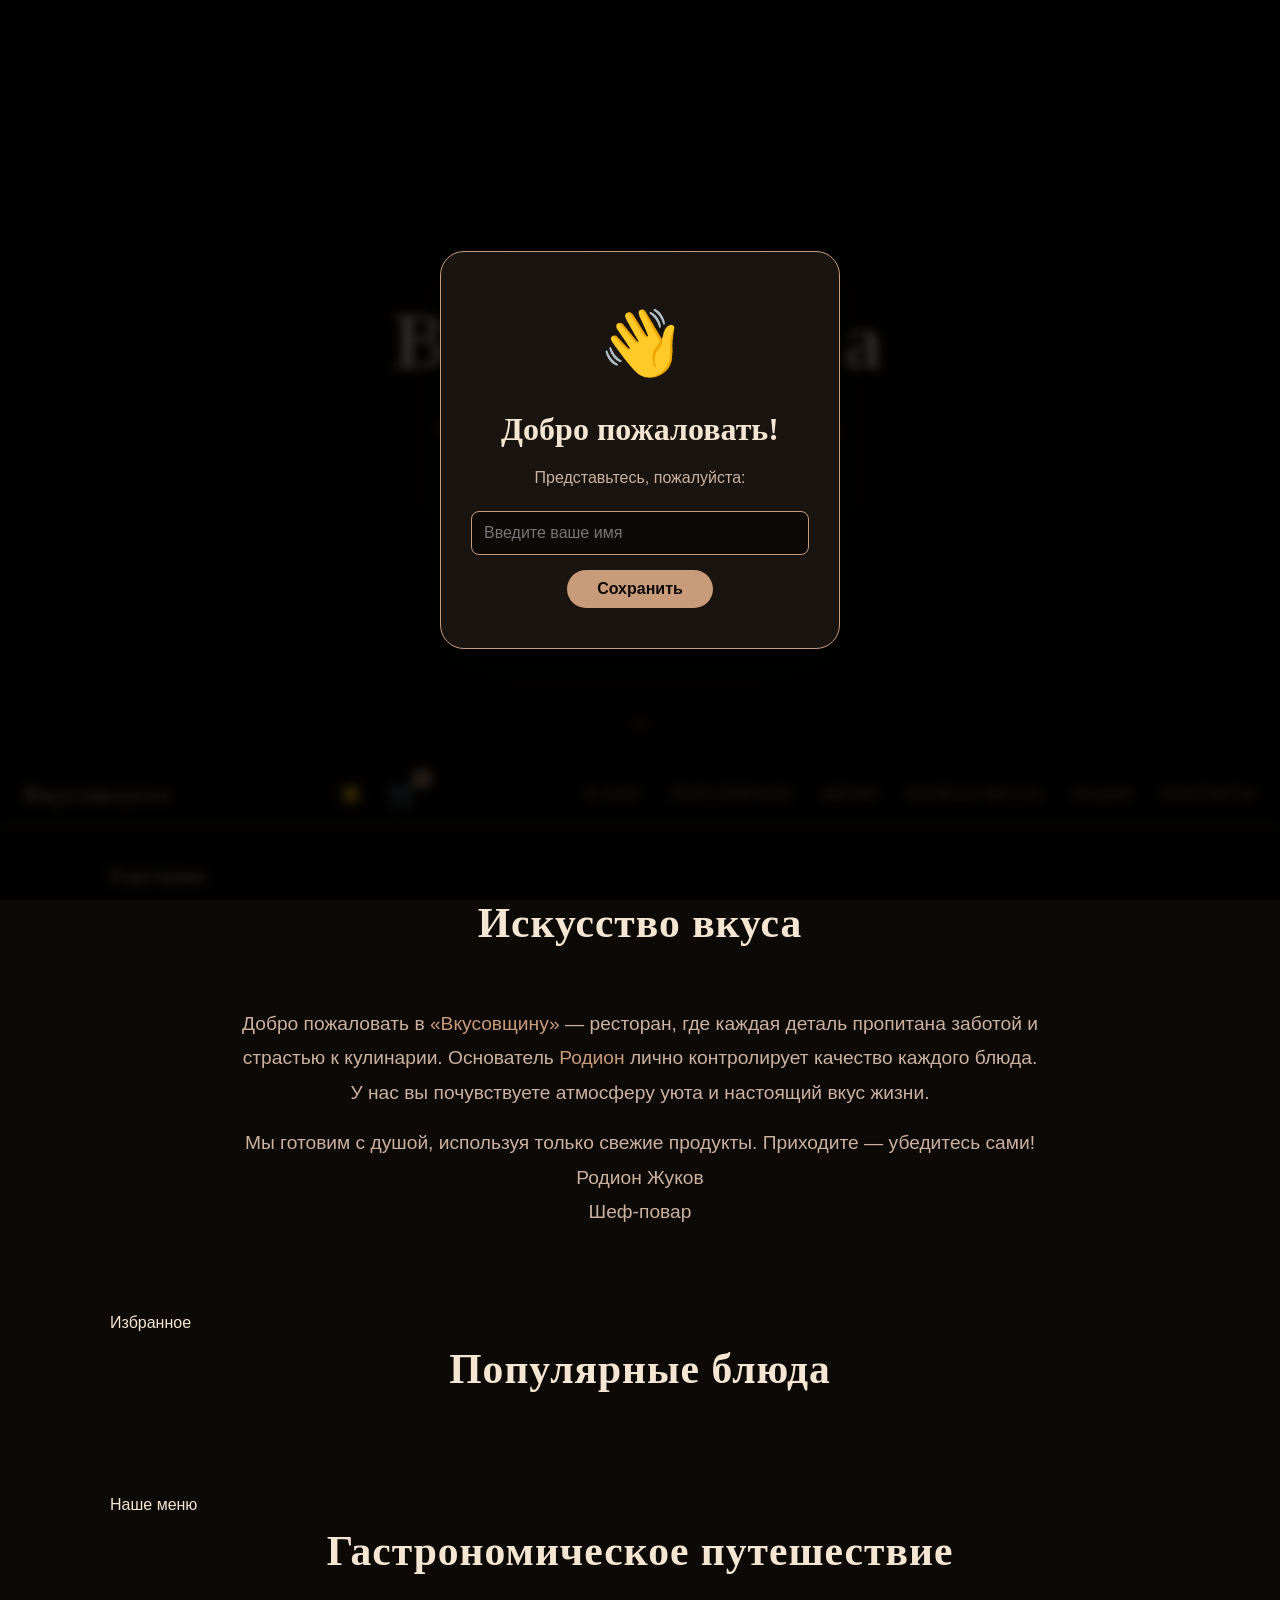
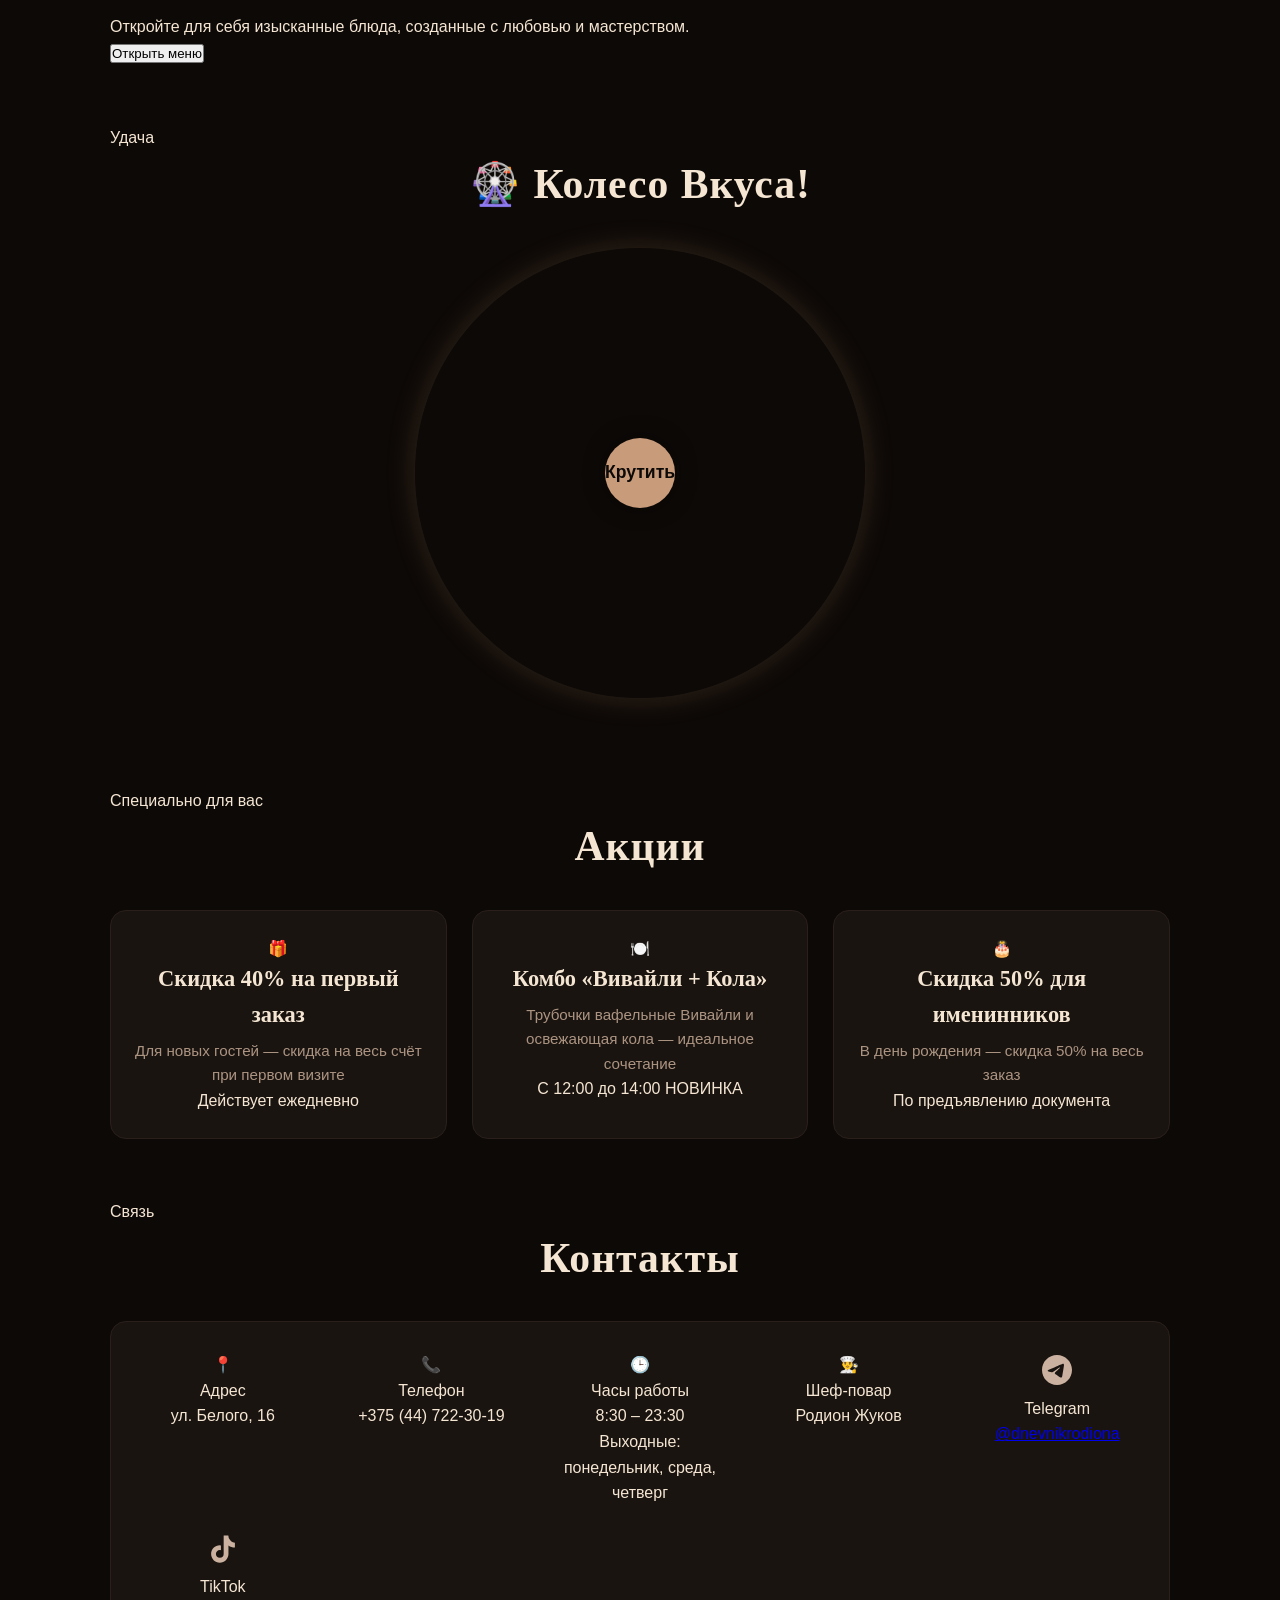
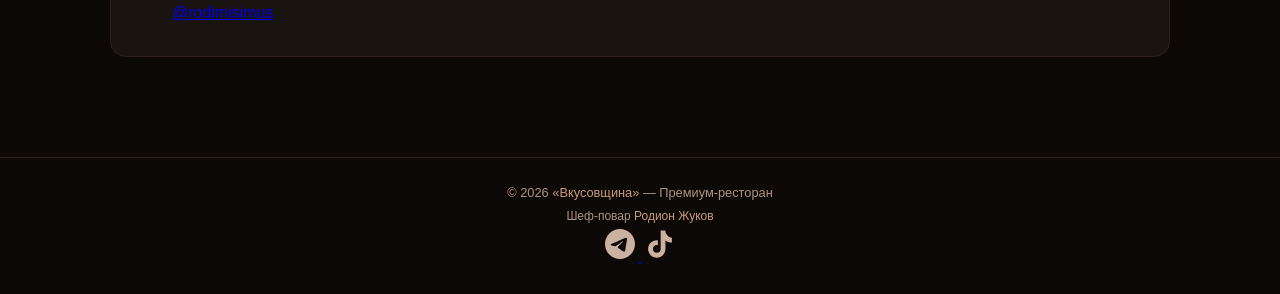
==== index.html @ 772db657 "Update index.html" ====
<!DOCTYPE html>
<html lang="ru">
<head>
    <meta charset="UTF-8">
    <meta name="viewport" content="width=device-width, initial-scale=1.0, maximum-scale=1.0, user-scalable=yes">
    <title>Вкусовщина | Премиум-ресторан</title>
    <link rel="stylesheet" href="style.css">
</head>
<body>

    <!-- HERO -->
    <section class="hero" id="home">
        <div class="hero-overlay"></div>
        <div class="hero-content">
            <div class="hero-badge">✦ EST. 2026 ✦</div>
            <h1>Вкусовщина</h1>
            <div class="subtitle">Ресторан высокой кухни</div>
            <div class="owner">Основатель Родион</div>
            <div class="hero-line"></div>
            <a href="#about" class="hero-btn">Исследовать</a>
        </div>
        <div class="scroll-down">⌄</div>
    </section>

    <!-- НАВИГАЦИЯ -->
    <nav class="nav">
        <a href="#home" class="logo">Вкусов<span>щина</span></a>
        <div class="nav-right">
            <button class="theme-toggle" id="themeToggle" aria-label="Переключить тему">☀️</button>
            <button class="cart-btn" id="cartBtn" aria-label="Корзина">
                🛒
                <span class="cart-count" id="cartCount">0</span>
            </button>
            <button class="menu-toggle" id="menuToggle" aria-label="Открыть меню">
                <span></span><span></span><span></span>
            </button>
        </div>
        <div class="nav-links" id="navLinks">
            <a href="#about">О нас</a>
            <a href="#popular">Популярное</a>
            <a href="#menu">Меню</a>
            <a href="#wheel">Колесо Вкуса</a>
            <a href="#promo">Акции</a>
            <a href="#contacts">Контакты</a>
        </div>
    </nav>

    <div class="container">

        <!-- О НАС -->
        <section id="about" class="section">
            <div class="section-header">
                <span class="section-subtitle">О ресторане</span>
                <h2 class="section-title">Искусство вкуса</h2>
                <div class="section-line"></div>
            </div>
            <div class="about-text">
                <p>Добро пожаловать в <strong>«Вкусовщину»</strong> — ресторан, где каждая деталь пропитана заботой и страстью к кулинарии. Основатель <strong>Родион</strong> лично контролирует качество каждого блюда. У нас вы почувствуете атмосферу уюта и настоящий вкус жизни.</p>
                <p style="margin-top: 16px;">Мы готовим с душой, используя только свежие продукты. Приходите — убедитесь сами!</p>
                <div class="about-signature">Родион Жуков<br><span>Шеф-повар</span></div>
            </div>
        </section>

        <!-- ПОПУЛЯРНЫЕ БЛЮДА -->
        <section id="popular" class="section">
            <div class="section-header">
                <span class="section-subtitle">Избранное</span>
                <h2 class="section-title">Популярные блюда</h2>
                <div class="section-line"></div>
            </div>
            <div class="popular-grid"></div>
        </section>

        <!-- КНОПКА ДЛЯ ОТКРЫТИЯ МЕНЮ (НОВОЕ ОКНО) -->
        <section id="menu" class="section menu-section">
            <div class="section-header">
                <span class="section-subtitle">Наше меню</span>
                <h2 class="section-title">Гастрономическое путешествие</h2>
                <div class="section-line"></div>
            </div>
            <div class="menu-preview">
                <p>Откройте для себя изысканные блюда, созданные с любовью и мастерством.</p>
                <button class="menu-open-btn" id="openMenuModal">Открыть меню</button>
            </div>
        </section>

        <!-- МОДАЛЬНОЕ ОКНО МЕНЮ (НОВОЕ) -->
        <div class="modal-overlay menu-modal" id="menuModal">
            <div class="modal modal-large">
                <button class="modal-close-btn" id="closeMenuModal">✕</button>
                <h2>Наше меню</h2>
                <div class="menu-modal-grid" id="menuModalGrid">
                    <!-- Заполняется из JS -->
                </div>
            </div>
        </div>

        <!-- КОЛЕСО ВКУСА -->
        <section id="wheel" class="section">
            <div class="section-header">
                <span class="section-subtitle">Удача</span>
                <h2 class="section-title">🎡 Колесо Вкуса!</h2>
                <div class="section-line"></div>
            </div>
            <div class="wheel-container">
                <div class="wheel-wrapper">
                    <canvas id="wheelCanvas" width="500" height="500"></canvas>
                    <button class="spin-btn" id="spinBtn">Крутить!</button>
                </div>
                <div class="wheel-timer" id="wheelTimer"></div>
            </div>
        </section>

        <!-- АКЦИИ -->
        <section id="promo" class="section">
            <div class="section-header">
                <span class="section-subtitle">Специально для вас</span>
                <h2 class="section-title">Акции</h2>
                <div class="section-line"></div>
            </div>
            <div class="promo-grid">
                <div class="promo-card">
                    <div class="promo-icon">🎁</div>
                    <h3>Скидка 40% на первый заказ</h3>
                    <p>Для новых гостей — скидка на весь счёт при первом визите</p>
                    <span class="promo-badge">Действует ежедневно</span>
                </div>
                <div class="promo-card">
                    <div class="promo-icon">🍽️</div>
                    <h3>Комбо «Вивайли + Кола»</h3>
                    <p>Трубочки вафельные Вивайли и освежающая кола — идеальное сочетание</p>
                    <span class="promo-badge">С 12:00 до 14:00</span>
                    <span class="promo-new">НОВИНКА</span>
                </div>
                <div class="promo-card">
                    <div class="promo-icon">🎂</div>
                    <h3>Скидка 50% для именинников</h3>
                    <p>В день рождения — скидка 50% на весь заказ</p>
                    <span class="promo-badge">По предъявлению документа</span>
                </div>
            </div>
        </section>

        <!-- КОНТАКТЫ (без Споджиславие) -->
        <section id="contacts" class="section">
            <div class="section-header">
                <span class="section-subtitle">Связь</span>
                <h2 class="section-title">Контакты</h2>
                <div class="section-line"></div>
            </div>
            <div class="contacts-grid">
                <div class="contact-item">
                    <div class="contact-icon">📍</div>
                    <div class="contact-label">Адрес</div>
                    <div class="contact-value">ул. Белого, 16</div>
                </div>
                <div class="contact-item">
                    <div class="contact-icon">📞</div>
                    <div class="contact-label">Телефон</div>
                    <div class="contact-value">+375 (44) 722-30-19</div>
                </div>
                <div class="contact-item">
                    <div class="contact-icon">🕒</div>
                    <div class="contact-label">Часы работы</div>
                    <div class="contact-value">8:30 – 23:30</div>
                    <div class="contact-note">Выходные: понедельник, среда, четверг</div>
                </div>
                <div class="contact-item">
                    <div class="contact-icon">👨‍🍳</div>
                    <div class="contact-label">Шеф-повар</div>
                    <div class="contact-value">Родион Жуков</div>
                </div>
                <div class="contact-item">
                    <a href="https://t.me/dnevnikrodiona" target="_blank" rel="noopener noreferrer" style="text-decoration:none;">
                        <span class="social-icon">
                            <svg viewBox="0 0 24 24" fill="var(--gold)">
                                <path d="M12 2C6.48 2 2 6.48 2 12s4.48 10 10 10 10-4.48 10-10S17.52 2 12 2zm4.64 6.8c-.15 1.58-.8 5.42-1.13 7.19-.14.75-.42 1-.68 1.03-.58.05-1.02-.38-1.58-.75-.88-.58-1.38-.94-2.23-1.5-.99-.65-.35-1.01.22-1.59.15-.15 2.71-2.48 2.76-2.69.01-.03.01-.13-.05-.18-.06-.05-.15-.03-.22-.02-.09.01-1.5.95-4.24 2.8-.4.27-.76.4-1.08.39-.36-.01-1.05-.2-1.56-.37-.63-.2-1.13-.31-1.08-.66.03-.18.27-.37.75-.56 2.94-1.28 4.9-2.13 5.88-2.56 2.8-1.22 3.38-1.43 3.76-1.43.08 0 .21.02.3.07.08.05.13.13.14.23.01.1-.01.23-.03.36z"/>
                            </svg>
                        </span>
                    </a>
                    <div class="contact-label">Telegram</div>
                    <div class="contact-value"><a href="https://t.me/dnevnikrodiona" target="_blank" rel="noopener noreferrer">@dnevnikrodiona</a></div>
                </div>
                <div class="contact-item">
                    <a href="https://www.tiktok.com/@rodimisimus" target="_blank" rel="noopener noreferrer" style="text-decoration:none;">
                        <span class="social-icon">
                            <svg viewBox="0 0 24 24" fill="var(--gold)">
                                <path d="M16.6 5.82s.51.5 0 0A4.278 4.278 0 0 1 15.54 3h-3.09v12.4a2.59 2.59 0 0 1-2.59 2.5c-1.42 0-2.6-1.16-2.6-2.6 0-1.44 1.18-2.6 2.6-2.6.26 0 .51.04.74.12v-3.2a5.68 5.68 0 0 0-.74-.06c-3.19 0-5.78 2.59-5.78 5.78s2.59 5.78 5.78 5.78 5.78-2.59 5.78-5.78V9.63c1.2.87 2.69 1.38 4.29 1.38V7.84c-.95 0-1.83-.35-2.51-.93z"/>
                            </svg>
                        </span>
                    </a>
                    <div class="contact-label">TikTok</div>
                    <div class="contact-value"><a href="https://www.tiktok.com/@rodimisimus" target="_blank" rel="noopener noreferrer">@rodimisimus</a></div>
                </div>
            </div>
        </section>

    </div>

    <footer class="footer">
        <div class="footer-content">
            <p>© 2026 <span>«Вкусовщина»</span> — Премиум-ресторан</p>
            <p style="margin-top: 4px; font-size: 0.75rem;">Шеф-повар <span>Родион Жуков</span></p>
            <div class="footer-socials">
                <a href="https://t.me/dnevnikrodiona" target="_blank" rel="noopener noreferrer" aria-label="Telegram">
                    <span class="social-icon">
                        <svg viewBox="0 0 24 24" fill="var(--gold-dark)">
                            <path d="M12 2C6.48 2 2 6.48 2 12s4.48 10 10 10 10-4.48 10-10S17.52 2 12 2zm4.64 6.8c-.15 1.58-.8 5.42-1.13 7.19-.14.75-.42 1-.68 1.03-.58.05-1.02-.38-1.58-.75-.88-.58-1.38-.94-2.23-1.5-.99-.65-.35-1.01.22-1.59.15-.15 2.71-2.48 2.76-2.69.01-.03.01-.13-.05-.18-.06-.05-.15-.03-.22-.02-.09.01-1.5.95-4.24 2.8-.4.27-.76.4-1.08.39-.36-.01-1.05-.2-1.56-.37-.63-.2-1.13-.31-1.08-.66.03-.18.27-.37.75-.56 2.94-1.28 4.9-2.13 5.88-2.56 2.8-1.22 3.38-1.43 3.76-1.43.08 0 .21.02.3.07.08.05.13.13.14.23.01.1-.01.23-.03.36z"/>
                        </svg>
                    </span>
                </a>
                <a href="https://www.tiktok.com/@rodimisimus" target="_blank" rel="noopener noreferrer" aria-label="TikTok">
                    <span class="social-icon">
                        <svg viewBox="0 0 24 24" fill="var(--gold-dark)">
                            <path d="M16.6 5.82s.51.5 0 0A4.278 4.278 0 0 1 15.54 3h-3.09v12.4a2.59 2.59 0 0 1-2.59 2.5c-1.42 0-2.6-1.16-2.6-2.6 0-1.44 1.18-2.6 2.6-2.6.26 0 .51.04.74.12v-3.2a5.68 5.68 0 0 0-.74-.06c-3.19 0-5.78 2.59-5.78 5.78s2.59 5.78 5.78 5.78 5.78-2.59 5.78-5.78V9.63c1.2.87 2.69 1.38 4.29 1.38V7.84c-.95 0-1.83-.35-2.51-.93z"/>
                        </svg>
                    </span>
                </a>
            </div>
        </div>
    </footer>

    <!-- Кнопка наверх -->
    <button class="back-to-top" id="backToTop" aria-label="Наверх">↑</button>

    <!-- МОДАЛКИ -->
    <div class="modal-overlay cart-modal" id="cartModal">
        <div class="modal">
            <button class="modal-close-btn" id="closeCartBtn">✕</button>
            <h2>🛒 Корзина</h2>
            <div class="cart-items" id="cartItems"></div>
            <div class="cart-total" id="cartTotal">Итого: 0 блюд</div>
            <button class="order-cart-btn" id="orderCartBtn">Оформить заказ</button>
        </div>
    </div>

    <div class="modal-overlay" id="orderSuccessModal">
        <div class="modal">
            <span class="emoji-big">✅</span>
            <h2>Заказ оформлен!</h2>
            <div class="message">Ваш заказ принят! Мы уже начали готовить.<br>Ожидайте звонка для подтверждения.</div>
            <div class="thanks">Спасибо, что выбрали «Вкусовщину»!</div>
            <button class="close-modal-btn" id="closeSuccessBtn">Отлично!</button>
        </div>
    </div>

    <div class="modal-overlay" id="wheelResultModal">
        <div class="modal">
            <span class="emoji-big">🎉</span>
            <h2>Вам выпало!</h2>
            <div class="order-dish" id="wheelResultDish">🍽️ Блюдо</div>
            <div class="message">Хотите заказать это блюдо?</div>
            <div style="display:flex; gap:10px; justify-content:center; flex-wrap:wrap;">
                <button class="close-modal-btn" id="wheelOrderBtn" style="background:var(--gold);">Заказать</button>
                <button class="close-modal-btn" id="wheelCancelBtn" style="background:var(--border-color); color:var(--text-primary);">Отменить</button>
            </div>
            <div style="margin-top:10px; font-size:0.9rem; color:var(--text-muted);">Следующий прокрут через <span id="wheelNextTimer"></span></div>
        </div>
    </div>

    <div class="modal-overlay name-input-modal" id="nameModal">
        <div class="modal">
            <span class="emoji-big">👋</span>
            <h2>Добро пожаловать!</h2>
            <p style="color: var(--text-secondary); margin-bottom:10px;">Представьтесь, пожалуйста:</p>
            <input type="text" id="userNameInput" placeholder="Введите ваше имя" autofocus>
            <button class="save-name-btn" id="saveNameBtn">Сохранить</button>
        </div>
    </div>

    <script src="script.js"></script>

</body>
</html>
---- style.css ----
/* ===== ПЕРЕМЕННЫЕ ===== */
:root {
    --bg-primary: #0d0907;
    --bg-secondary: #1a1410;
    --bg-card: #1a1410;
    --border-color: #2a1f1a;
    --text-primary: #f5e6d3;
    --text-secondary: #cbb2a0;
    --text-muted: #ac9482;
    --accent: #c89b7b;
    --accent-hover: #d4a88a;
    --shadow: 0 4px 15px rgba(0,0,0,0.4);
}

/* ===== СВЕТЛАЯ ТЕМА ===== */
body.light {
    --bg-primary: #f5ede4;
    --bg-secondary: #ede4d8;
    --bg-card: #f8f0e7;
    --border-color: #d4c4b0;
    --text-primary: #2c1f18;
    --text-secondary: #4d3a2e;
    --text-muted: #7a6557;
    --accent: #b88a6a;
    --accent-hover: #c89b7b;
    --shadow: 0 4px 15px rgba(0,0,0,0.1);
}
body.light .hero::before { background: rgba(245, 237, 228, 0.75); }
body.light .hero h1,
body.light .hero .subtitle,
body.light .hero .owner { text-shadow: 0 2px 10px rgba(0,0,0,0.05); }
body.light .nav { background: rgba(245, 237, 228, 0.95); backdrop-filter: blur(10px); }
body.light .menu-item,
body.light .popular-item,
body.light .promo-card,
body.light .contacts-grid,
body.light .modal { background: #f8f0e7; border-color: #d4c4b0; }
body.light .menu-item .price,
body.light .popular-item .price,
body.light .menu-item .add-to-cart,
body.light .popular-item .add-to-cart,
body.light .modal .close-modal-btn,
body.light .cart-modal .order-cart-btn,
body.light .name-input-modal .save-name-btn { color: #2c1f18; }
body.light .social-icon svg { fill: #4d3a2e; }
body.light .footer { background: #ede4d8; border-color: #d4c4b0; }
body.light .wheel-wrapper canvas { box-shadow: 0 0 30px rgba(0,0,0,0.1); }
body.light .modal .order-dish { color: #b88a6a; }
body.light .promo-card .badge { color: #2c1f18; }
body.light .nav .cart-btn .cart-count { color: #2c1f18; }
body.light .back-to-top { color: #2c1f18; }
body.light .name-input-modal input { color: #2c1f18; background: #f5ede4; }
body.light #orderSuccessModal .modal { border-color: #4CAF50; }
body.light #orderSuccessModal h2 { color: #2e7d32; }

/* ===== БАЗА ===== */
* { margin: 0; padding: 0; box-sizing: border-box; }
html { scroll-behavior: smooth; }
body {
    font-family: 'Roboto', sans-serif;
    background-color: var(--bg-primary);
    color: var(--text-primary);
    line-height: 1.6;
    overflow-x: hidden;
    -webkit-tap-highlight-color: transparent;
    transition: background-color 0.5s, color 0.5s;
}

/* HERO */
.hero {
    position: relative;
    min-height: 85vh;
    display: flex;
    flex-direction: column;
    justify-content: center;
    align-items: center;
    text-align: center;
    padding: 40px 20px;
    background-image: url('https://i.ibb.co/N61v7gZB/image.png');
    background-size: cover;
    background-position: center;
    background-attachment: fixed;
    transition: 0.5s;
}
.hero::before {
    content: '';
    position: absolute;
    inset: 0;
    background: rgba(13, 9, 7, 0.7);
    z-index: 1;
    transition: 0.5s;
}
.hero * { position: relative; z-index: 2; }
.hero h1 {
    font-family: 'Playfair Display', serif;
    font-size: clamp(3rem, 10vw, 5rem);
    font-weight: 600;
    color: var(--text-primary);
    letter-spacing: 4px;
    margin-bottom: 0.1em;
}
.hero .subtitle {
    font-size: clamp(1rem, 3vw, 1.4rem);
    color: var(--accent);
    letter-spacing: 4px;
    text-transform: uppercase;
    font-weight: 300;
}
.hero .owner {
    margin-top: 12px;
    font-size: clamp(0.9rem, 2vw, 1.1rem);
    color: var(--text-muted);
    font-style: italic;
}
.hero .scroll-down {
    position: absolute;
    bottom: 25px;
    left: 50%;
    transform: translateX(-50%);
    z-index: 2;
    color: var(--accent);
    font-size: 1.8rem;
    animation: bounce 2s infinite;
    cursor: pointer;
    opacity: 0.6;
}
@keyframes bounce {
    0%, 100% { transform: translateX(-50%) translateY(0); }
    50% { transform: translateX(-50%) translateY(8px); }
}

/* НАВИГАЦИЯ */
.nav {
    background: rgba(13, 9, 7, 0.95);
    backdrop-filter: blur(10px);
    padding: 10px 24px;
    position: sticky;
    top: 0;
    z-index: 200;
    border-bottom: 1px solid var(--border-color);
    display: flex;
    justify-content: space-between;
    align-items: center;
    flex-wrap: wrap;
    transition: background 0.5s, border-color 0.5s;
}
.nav .logo {
    font-family: 'Playfair Display', serif;
    font-size: 1.5rem;
    color: var(--text-primary);
    letter-spacing: 2px;
    text-decoration: none;
}
.nav .logo span { color: var(--accent); }
.nav .nav-right {
    display: flex;
    align-items: center;
    gap: 15px;
}
.nav .theme-toggle {
    background: none;
    border: none;
    font-size: 1.4rem;
    cursor: pointer;
    color: var(--text-secondary);
    transition: transform 0.3s;
    padding: 4px;
}
.nav .theme-toggle:hover { transform: scale(1.1); }
.nav .cart-btn {
    position: relative;
    background: none;
    border: none;
    font-size: 1.6rem;
    cursor: pointer;
    color: var(--text-secondary);
    transition: transform 0.3s;
    padding: 4px;
}
.nav .cart-btn:hover { transform: scale(1.1); }
.nav .cart-btn .cart-count {
    position: absolute;
    top: -6px;
    right: -8px;
    background: var(--accent);
    color: #0d0907;
    font-size: 0.7rem;
    font-weight: 700;
    border-radius: 50%;
    width: 20px;
    height: 20px;
    display: flex;
    align-items: center;
    justify-content: center;
}
.nav .menu-toggle {
    display: none;
    flex-direction: column;
    cursor: pointer;
    padding: 4px;
    background: none;
    border: none;
    gap: 5px;
}
.nav .menu-toggle span {
    display: block;
    width: 28px;
    height: 2px;
    background: var(--text-secondary);
    border-radius: 2px;
    transition: 0.3s;
}
.nav .menu-toggle.active span:nth-child(1) { transform: rotate(45deg) translate(5px, 5px); }
.nav .menu-toggle.active span:nth-child(2) { opacity: 0; }
.nav .menu-toggle.active span:nth-child(3) { transform: rotate(-45deg) translate(5px, -5px); }
.nav .nav-links {
    display: flex;
    gap: 30px;
    align-items: center;
}
.nav .nav-links a {
    color: var(--text-secondary);
    text-decoration: none;
    font-weight: 400;
    font-size: 0.95rem;
    text-transform: uppercase;
    letter-spacing: 1.5px;
    transition: color 0.3s;
    padding: 6px 0;
}
.nav .nav-links a:hover { color: var(--accent); }

/* Контейнер */
.container {
    max-width: 1100px;
    margin: 0 auto;
    padding: 40px 20px;
}
.section { margin-bottom: 60px; }
.section-title {
    font-family: 'Playfair Display', serif;
    font-size: clamp(2rem, 5vw, 2.6rem);
    color: var(--text-primary);
    text-align: center;
    margin-bottom: 30px;
    font-weight: 600;
    letter-spacing: 1px;
}

/* О нас */
.about-text {
    max-width: 800px;
    margin: 0 auto;
    font-size: clamp(1rem, 1.8vw, 1.2rem);
    color: var(--text-secondary);
    line-height: 1.8;
    text-align: center;
    padding: 20px 0;
}
.about-text strong { color: var(--accent); font-weight: 400; }

/* Сетки */
.menu-grid, .popular-grid {
    display: grid;
    grid-template-columns: repeat(auto-fill, minmax(220px, 1fr));
    gap: 20px;
}
.menu-item, .popular-item {
    background: var(--bg-card);
    border-radius: 16px;
    padding: 20px 16px;
    border: 1px solid var(--border-color);
    transition: border-color 0.3s, transform 0.2s, box-shadow 0.3s;
    text-align: center;
    position: relative;
}
.menu-item:hover, .popular-item:hover {
    border-color: var(--accent);
    transform: translateY(-4px);
    box-shadow: var(--shadow);
}
.menu-item .emoji, .popular-item .emoji {
    font-size: 2.4rem;
    display: block;
    margin-bottom: 6px;
}
.menu-item h3, .popular-item h3 {
    font-family: 'Playfair Display', serif;
    font-size: 1.2rem;
    color: var(--text-primary);
    font-weight: 600;
    margin-bottom: 2px;
}
.menu-item .price, .popular-item .price {
    display: inline-block;
    background: var(--accent);
    color: #0d0907;
    font-weight: 700;
    padding: 0 14px;
    border-radius: 20px;
    font-size: 0.85rem;
    margin: 6px 0 8px;
}
.menu-item p, .popular-item p {
    color: var(--text-muted);
    font-size: 0.85rem;
    line-height: 1.4;
}
.menu-item .add-to-cart, .popular-item .add-to-cart {
    margin-top: 12px;
    background: var(--accent);
    color: #0d0907;
    border: none;
    padding: 8px 16px;
    border-radius: 30px;
    font-weight: 700;
    font-size: 0.9rem;
    cursor: pointer;
    transition: background 0.3s, transform 0.2s;
    width: 100%;
}
.menu-item .add-to-cart:hover, .popular-item .add-to-cart:hover {
    background: var(--accent-hover);
    transform: scale(1.02);
}

/* Акции */
.promo-grid {
    display: grid;
    grid-template-columns: repeat(auto-fit, minmax(260px, 1fr));
    gap: 25px;
}
.promo-card {
    background: var(--bg-card);
    border-radius: 16px;
    padding: 25px 20px;
    border: 1px solid var(--border-color);
    text-align: center;
    position: relative;
    transition: border-color 0.3s, transform 0.2s;
}
.promo-card:hover {
    border-color: var(--accent);
    transform: translateY(-4px);
}
.promo-card .icon { font-size: 3rem; margin-bottom: 10px; }
.promo-card h3 {
    font-family: 'Playfair Display', serif;
    font-size: 1.4rem;
    color: var(--text-primary);
    margin-bottom: 6px;
}
.promo-card p { color: var(--text-muted); font-size: 0.95rem; }
.promo-card .badge {
    display: inline-block;
    background: var(--accent);
    color: #0d0907;
    font-weight: 700;
    padding: 4px 16px;
    border-radius: 30px;
    font-size: 0.85rem;
    margin-top: 10px;
}
.promo-card .new-badge {
    position: absolute;
    top: -12px;
    right: -12px;
    background: #e74c3c;
    color: #fff;
    font-size: 0.8rem;
    font-weight: 700;
    padding: 4px 14px;
    border-radius: 30px;
    transform: rotate(10deg);
    box-shadow: 0 2px 10px rgba(231, 76, 60, 0.4);
    letter-spacing: 1px;
    border: 2px solid #fff;
}

/* Контакты */
.contacts-grid {
    display: grid;
    grid-template-columns: repeat(auto-fit, minmax(150px, 1fr));
    gap: 25px;
    background: var(--bg-card);
    padding: 30px 20px;
    border-radius: 16px;
    border: 1px solid var(--border-color);
}
.contact-item { text-align: center; }
.contact-item .icon { font-size: 1.8rem; margin-bottom: 4px; }
.contact-item .label {
    color: var(--text-muted);
    text-transform: uppercase;
    font-size: 0.7rem;
    letter-spacing: 1px;
}
.contact-item .value {
    font-size: clamp(0.95rem, 2vw, 1.1rem);
    font-weight: 400;
    color: var(--text-primary);
}
.contact-item .value small {
    font-weight: 300;
    font-size: 0.8rem;
    color: var(--text-secondary);
    display: block;
    margin-top: 2px;
}
.contact-item .value a {
    color: var(--text-primary);
    text-decoration: none;
    border-bottom: 1px dashed var(--text-muted);
    transition: border-color 0.3s;
}
.contact-item .value a:hover { border-color: var(--accent); }

/* Спонсорский блок */
.sponsor-item .sponsor-logo {
    width: 80px;
    height: 80px;
    object-fit: contain;
    margin-bottom: 6px;
    display: block;
    margin-left: auto;
    margin-right: auto;
    filter: drop-shadow(0 2px 6px rgba(0,0,0,0.2));
    transition: transform 0.3s;
}
.sponsor-item .sponsor-logo:hover {
    transform: scale(1.05);
}
body.light .sponsor-item .sponsor-logo {
    filter: drop-shadow(0 2px 6px rgba(0,0,0,0.05));
}

.social-icon {
    display: inline-block;
    width: 36px;
    height: 36px;
    margin-bottom: 4px;
    transition: transform 0.2s;
}
.social-icon:hover { transform: scale(1.1); }
.social-icon svg {
    width: 100%;
    height: 100%;
    fill: var(--text-secondary);
}

/* Подвал */
.footer {
    background: var(--bg-primary);
    text-align: center;
    padding: 25px 20px;
    border-top: 1px solid var(--border-color);
    color: var(--text-muted);
    font-size: 0.8rem;
    transition: background 0.5s, border-color 0.5s;
}
.footer span { color: var(--accent); }
.footer .socials {
    margin-top: 10px;
    display: flex;
    justify-content: center;
    gap: 20px;
}
.footer .socials a {
    display: inline-block;
    transition: transform 0.2s;
}
.footer .socials a:hover { transform: scale(1.1); }
.footer .socials .social-icon {
    width: 28px;
    height: 28px;
}

/* Кнопка наверх */
.back-to-top {
    position: fixed;
    bottom: 30px;
    right: 30px;
    width: 50px;
    height: 50px;
    background: var(--accent);
    color: #0d0907;
    border: none;
    border-radius: 50%;
    font-size: 1.8rem;
    cursor: pointer;
    box-shadow: var(--shadow);
    transition: opacity 0.3s, transform 0.3s, background 0.3s;
    opacity: 0;
    transform: translateY(20px);
    z-index: 100;
    display: flex;
    align-items: center;
    justify-content: center;
}
.back-to-top.visible {
    opacity: 1;
    transform: translateY(0);
}
.back-to-top:hover {
    background: var(--accent-hover);
    transform: scale(1.05);
}

/* ===== МОДАЛКИ ===== */
.modal-overlay {
    display: none;
    position: fixed;
    inset: 0;
    background: rgba(0,0,0,0.8);
    backdrop-filter: blur(5px);
    z-index: 300;
    justify-content: center;
    align-items: center;
    padding: 20px;
}
.modal-overlay.open { display: flex; }

.modal {
    background: var(--bg-card);
    border: 1px solid var(--accent);
    border-radius: 24px;
    padding: 40px 30px;
    max-width: 480px;
    width: 100%;
    text-align: center;
    box-shadow: 0 20px 60px rgba(0,0,0,0.8);
    animation: modalPop 0.3s ease-out;
    max-height: 90vh;
    overflow-y: auto;
}
@keyframes modalPop {
    0% { transform: scale(0.9); opacity: 0; }
    100% { transform: scale(1); opacity: 1; }
}

.modal .emoji-big { font-size: 4rem; display: block; margin-bottom: 10px; }
.modal h2 {
    font-family: 'Playfair Display', serif;
    font-size: 2rem;
    color: var(--text-primary);
    margin-bottom: 10px;
}
.modal .order-dish {
    font-size: 1.3rem;
    color: var(--accent);
    font-weight: 700;
    margin: 6px 0;
}
.modal .message {
    font-size: 1.1rem;
    color: var(--text-secondary);
    margin: 15px 0 20px;
    line-height: 1.6;
}
.modal .thanks {
    font-size: 1.2rem;
    color: var(--accent);
    font-weight: 700;
}
.modal .close-modal-btn {
    background: var(--accent);
    color: #0d0907;
    border: none;
    padding: 12px 30px;
    border-radius: 30px;
    font-weight: 700;
    font-size: 1rem;
    cursor: pointer;
    transition: background 0.3s, transform 0.2s;
    margin-top: 15px;
}
.modal .close-modal-btn:hover {
    background: var(--accent-hover);
    transform: scale(1.02);
}

/* Модалка корзины */
.cart-modal .modal {
    max-width: 500px;
    text-align: left;
}
.cart-modal .cart-items {
    margin: 15px 0;
    max-height: 300px;
    overflow-y: auto;
}
.cart-modal .cart-item {
    display: flex;
    justify-content: space-between;
    align-items: center;
    padding: 10px 0;
    border-bottom: 1px solid var(--border-color);
}
.cart-modal .cart-item .name {
    font-size: 1rem;
    color: var(--text-primary);
}
.cart-modal .cart-item .remove-btn {
    background: none;
    border: none;
    color: var(--text-muted);
    font-size: 1.2rem;
    cursor: pointer;
    transition: color 0.3s;
    padding: 0 6px;
}
.cart-modal .cart-item .remove-btn:hover { color: #e74c3c; }
.cart-modal .cart-total {
    text-align: center;
    font-weight: 700;
    margin: 10px 0;
    color: var(--text-primary);
}
.cart-modal .order-cart-btn {
    background: var(--accent);
    color: #0d0907;
    border: none;
    padding: 12px 30px;
    border-radius: 30px;
    font-weight: 700;
    font-size: 1rem;
    cursor: pointer;
    transition: background 0.3s, transform 0.2s;
    width: 100%;
    margin-top: 10px;
}
.cart-modal .order-cart-btn:hover {
    background: var(--accent-hover);
    transform: scale(1.02);
}
.cart-modal .empty-cart {
    text-align: center;
    color: var(--text-muted);
    padding: 20px 0;
}

/* Модалка имени */
.name-input-modal .modal {
    max-width: 400px;
}
.name-input-modal input {
    width: 100%;
    padding: 12px;
    border-radius: 8px;
    border: 1px solid var(--border-color);
    background: var(--bg-primary);
    color: var(--text-primary);
    font-size: 1rem;
    margin-top: 10px;
    margin-bottom: 15px;
    outline: none;
    transition: border-color 0.3s;
}
.name-input-modal input:focus { border-color: var(--accent); }
.name-input-modal .save-name-btn {
    background: var(--accent);
    color: #0d0907;
    border: none;
    padding: 10px 30px;
    border-radius: 30px;
    font-weight: 700;
    font-size: 1rem;
    cursor: pointer;
    transition: background 0.3s, transform 0.2s;
}
.name-input-modal .save-name-btn:hover {
    background: var(--accent-hover);
    transform: scale(1.02);
}

/* ===== МОДАЛКА УСПЕШНОГО ЗАКАЗА ===== */
#orderSuccessModal .modal {
    border: 2px solid #4CAF50;
    background: var(--bg-card);
    position: relative;
    overflow: hidden;
}
#orderSuccessModal .modal::before {
    content: '';
    position: absolute;
    top: -50%;
    left: -50%;
    width: 200%;
    height: 200%;
    background: radial-gradient(circle at center, rgba(76, 175, 80, 0.05) 0%, transparent 70%);
    animation: successGlow 3s ease-in-out infinite;
}
@keyframes successGlow {
    0%, 100% { transform: scale(1); opacity: 0.5; }
    50% { transform: scale(1.1); opacity: 1; }
}
#orderSuccessModal .emoji-big {
    font-size: 4.5rem;
    animation: successBounce 0.6s ease-out;
}
@keyframes successBounce {
    0% { transform: scale(0); }
    50% { transform: scale(1.3); }
    70% { transform: scale(0.9); }
    100% { transform: scale(1); }
}
#orderSuccessModal h2 {
    color: #4CAF50;
}
#orderSuccessModal .message {
    font-size: 1.15rem;
    color: var(--text-secondary);
    line-height: 1.7;
}
#orderSuccessModal .thanks {
    font-size: 1.3rem;
    color: var(--accent);
    font-weight: 700;
}
#orderSuccessModal .close-modal-btn {
    background: #4CAF50;
    color: #fff;
    border: none;
    padding: 14px 40px;
    border-radius: 50px;
    font-weight: 700;
    font-size: 1.1rem;
    cursor: pointer;
    transition: background 0.3s, transform 0.2s;
    margin-top: 20px;
    box-shadow: 0 4px 15px rgba(76, 175, 80, 0.3);
}
#orderSuccessModal .close-modal-btn:hover {
    background: #43A047;
    transform: scale(1.05);
}
body.light #orderSuccessModal .modal {
    border-color: #4CAF50;
}
body.light #orderSuccessModal h2 {
    color: #2e7d32;
}

/* ===== КОЛЕСО ФОРТУНЫ ===== */
.wheel-container {
    display: flex;
    flex-direction: column;
    align-items: center;
    gap: 20px;
}
.wheel-wrapper {
    position: relative;
    width: 100%;
    max-width: 450px;
    margin: 0 auto;
}
.wheel-wrapper canvas {
    width: 100%;
    height: auto;
    display: block;
    border-radius: 50%;
    box-shadow: 0 0 30px rgba(200, 150, 100, 0.2);
}
.wheel-wrapper .spin-btn {
    position: absolute;
    top: 50%;
    left: 50%;
    transform: translate(-50%, -50%);
    background: var(--accent);
    color: #0d0907;
    border: none;
    border-radius: 50%;
    width: 70px;
    height: 70px;
    font-weight: 700;
    font-size: 1.1rem;
    cursor: pointer;
    transition: background 0.3s, transform 0.2s;
    box-shadow: 0 0 20px rgba(0,0,0,0.5);
    z-index: 10;
}
.wheel-wrapper .spin-btn:hover {
    background: var(--accent-hover);
    transform: translate(-50%, -50%) scale(1.05);
}
.wheel-wrapper .spin-btn:disabled {
    opacity: 0.6;
    cursor: not-allowed;
    transform: translate(-50%, -50%) scale(1);
}
.wheel-timer {
    text-align: center;
    font-size: 1.1rem;
    color: var(--text-secondary);
    margin-top: 10px;
}
.wheel-timer span {
    color: var(--accent);
    font-weight: 700;
}

/* Мобильная адаптация */
@media (max-width: 768px) {
    .hero { min-height: 70vh; background-attachment: scroll; }
    .nav .menu-toggle { display: flex; }
    .nav .nav-links {
        display: none;
        width: 100%;
        flex-direction: column;
        align-items: center;
        gap: 5px;
        padding: 15px 0 5px;
        border-top: 1px solid var(--border-color);
        margin-top: 10px;
    }
    .nav .nav-links.open { display: flex; }
    .nav .nav-links a {
        font-size: 1rem;
        padding: 10px 0;
        width: 100%;
        text-align: center;
    }
    .menu-grid, .popular-grid { grid-template-columns: 1fr 1fr; gap: 15px; }
    .promo-grid { grid-template-columns: 1fr; gap: 20px; }
    .contacts-grid { grid-template-columns: 1fr 1fr; gap: 20px; padding: 20px 15px; }
    .container { padding: 25px 15px; }
    .section { margin-bottom: 40px; }
    .back-to-top { bottom: 20px; right: 20px; width: 44px; height: 44px; font-size: 1.4rem; }
    .modal { padding: 30px 20px; }
    .wheel-wrapper .spin-btn { width: 60px; height: 60px; font-size: 0.9rem; }
    .sponsor-item .sponsor-logo { width: 60px; height: 60px; }
}
@media (max-width: 480px) {
    .menu-grid, .popular-grid { grid-template-columns: 1fr; }
    .contacts-grid { grid-template-columns: 1fr; }
}
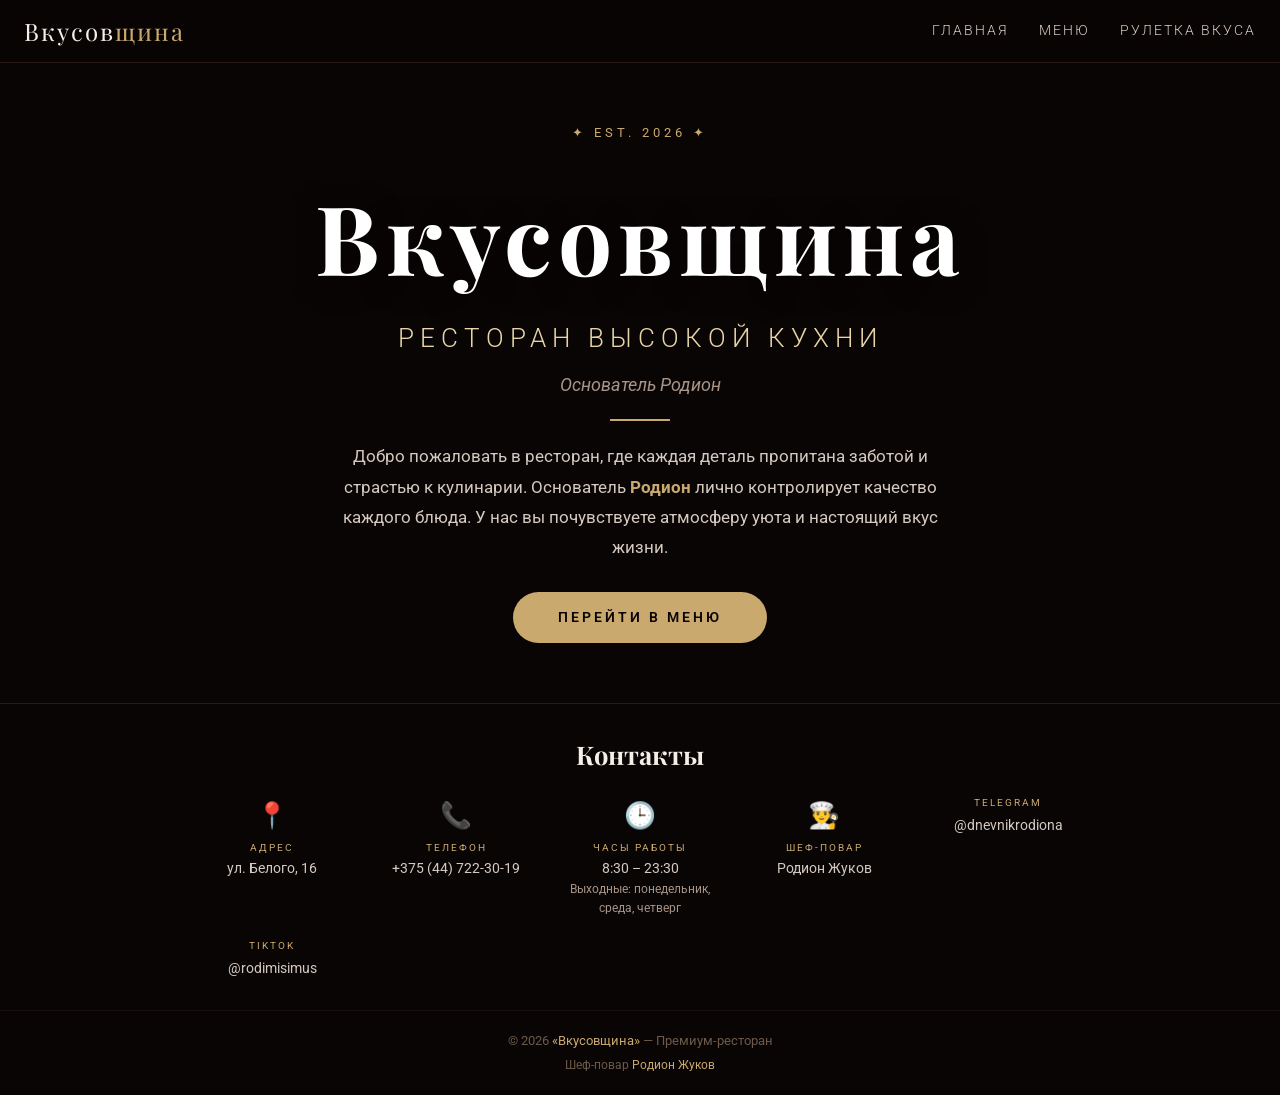
==== commit 9a02314a: "Update index.html" ====
--- a/index.html
+++ b/index.html
@@ -4,271 +4,317 @@
     <meta charset="UTF-8">
     <meta name="viewport" content="width=device-width, initial-scale=1.0, maximum-scale=1.0, user-scalable=yes">
     <title>Вкусовщина | Премиум-ресторан</title>
-    <link rel="stylesheet" href="style.css">
+    <style>
+        @import url('https://fonts.googleapis.com/css2?family=Playfair+Display:ital,wght@0,700;1,700&family=Roboto:wght@300;400;700&display=swap');
+
+        * {
+            margin: 0;
+            padding: 0;
+            box-sizing: border-box;
+        }
+
+        body {
+            font-family: 'Roboto', sans-serif;
+            background-color: #0a0505;
+            color: #f5efe8;
+            line-height: 1.6;
+            min-height: 100vh;
+            display: flex;
+            flex-direction: column;
+        }
+
+        /* HERO */
+        .hero {
+            position: relative;
+            min-height: 70vh;
+            display: flex;
+            flex-direction: column;
+            justify-content: center;
+            align-items: center;
+            text-align: center;
+            padding: 60px 20px;
+            background-image: url('https://i.ibb.co/N61v7gZB/image.png');
+            background-size: cover;
+            background-position: center;
+            background-attachment: fixed;
+            flex: 1;
+        }
+        .hero::before {
+            content: '';
+            position: absolute;
+            inset: 0;
+            background: linear-gradient(180deg, rgba(10, 5, 5, 0.8) 0%, rgba(10, 5, 5, 0.4) 50%, rgba(10, 5, 5, 0.9) 100%);
+            z-index: 1;
+        }
+        .hero-content {
+            position: relative;
+            z-index: 2;
+            max-width: 800px;
+        }
+        .hero-badge {
+            font-size: 0.8rem;
+            letter-spacing: 4px;
+            color: #c9a96e;
+            margin-bottom: 16px;
+            text-transform: uppercase;
+        }
+        .hero h1 {
+            font-family: 'Playfair Display', serif;
+            font-size: clamp(3.5rem, 12vw, 6rem);
+            font-weight: 700;
+            color: #fff;
+            letter-spacing: 6px;
+            margin-bottom: 0.05em;
+            text-shadow: 0 4px 30px rgba(0,0,0,0.5);
+        }
+        .hero .subtitle {
+            font-size: clamp(1.1rem, 3vw, 1.6rem);
+            color: #e8d5a8;
+            letter-spacing: 6px;
+            text-transform: uppercase;
+            font-weight: 300;
+        }
+        .hero .owner {
+            margin-top: 12px;
+            font-size: clamp(0.9rem, 2vw, 1.1rem);
+            color: #a89588;
+            font-style: italic;
+        }
+        .hero-line {
+            width: 60px;
+            height: 2px;
+            background: #c9a96e;
+            margin: 20px auto;
+        }
+        .hero-desc {
+            font-size: 1.05rem;
+            color: #d4c9c0;
+            max-width: 600px;
+            margin: 0 auto 30px;
+            line-height: 1.8;
+        }
+        .hero-btn {
+            display: inline-block;
+            padding: 14px 45px;
+            background: #c9a96e;
+            color: #0a0505;
+            text-decoration: none;
+            text-transform: uppercase;
+            font-weight: 600;
+            letter-spacing: 3px;
+            font-size: 0.9rem;
+            border-radius: 50px;
+            transition: all 0.3s;
+            border: none;
+            cursor: pointer;
+        }
+        .hero-btn:hover {
+            background: #e8d5a8;
+            transform: scale(1.03);
+            box-shadow: 0 4px 20px rgba(201, 169, 110, 0.3);
+        }
+
+        /* НАВИГАЦИЯ */
+        .nav {
+            background: rgba(10, 5, 5, 0.95);
+            backdrop-filter: blur(10px);
+            padding: 12px 24px;
+            position: sticky;
+            top: 0;
+            z-index: 100;
+            border-bottom: 1px solid #2a1a15;
+            display: flex;
+            justify-content: space-between;
+            align-items: center;
+        }
+        .nav .logo {
+            font-family: 'Playfair Display', serif;
+            font-size: 1.5rem;
+            color: #f5efe8;
+            letter-spacing: 2px;
+            text-decoration: none;
+        }
+        .nav .logo span { color: #c9a96e; }
+
+        .nav-links {
+            display: flex;
+            gap: 30px;
+            align-items: center;
+        }
+        .nav-links a {
+            color: #d4c9c0;
+            text-decoration: none;
+            font-weight: 300;
+            font-size: 0.85rem;
+            text-transform: uppercase;
+            letter-spacing: 2px;
+            transition: color 0.3s;
+            padding: 6px 0;
+            position: relative;
+        }
+        .nav-links a::after {
+            content: '';
+            position: absolute;
+            left: 0;
+            bottom: -2px;
+            width: 0;
+            height: 1px;
+            background: #c9a96e;
+            transition: width 0.3s;
+        }
+        .nav-links a:hover { color: #c9a96e; }
+        .nav-links a:hover::after { width: 100%; }
+
+        /* КОНТАКТЫ */
+        .contacts {
+            background: #0a0505;
+            padding: 30px 20px;
+            border-top: 1px solid #2a1a15;
+            text-align: center;
+        }
+        .contacts-title {
+            font-family: 'Playfair Display', serif;
+            font-size: 1.6rem;
+            color: #f5efe8;
+            margin-bottom: 20px;
+        }
+        .contacts-grid {
+            display: grid;
+            grid-template-columns: repeat(auto-fit, minmax(160px, 1fr));
+            gap: 20px;
+            max-width: 900px;
+            margin: 0 auto;
+        }
+        .contact-item {
+            text-align: center;
+        }
+        .contact-item .icon {
+            font-size: 1.6rem;
+            display: block;
+            margin-bottom: 4px;
+        }
+        .contact-item .label {
+            color: #c9a96e;
+            text-transform: uppercase;
+            font-size: 0.65rem;
+            letter-spacing: 2px;
+        }
+        .contact-item .value {
+            font-size: 0.9rem;
+            color: #d4c9c0;
+            text-decoration: none;
+        }
+        .contact-item .value a {
+            color: #d4c9c0;
+            text-decoration: none;
+        }
+        .contact-item .value small {
+            font-size: 0.75rem;
+            color: #a89588;
+            display: block;
+        }
+        .social-icon {
+            display: inline-block;
+            width: 32px;
+            height: 32px;
+            margin-top: 4px;
+        }
+        .social-icon svg {
+            width: 100%;
+            height: 100%;
+            fill: #c9a96e;
+        }
+
+        .footer {
+            background: #0a0505;
+            text-align: center;
+            padding: 20px;
+            border-top: 1px solid #1a0f0f;
+            color: #6b5a4a;
+            font-size: 0.8rem;
+        }
+        .footer span { color: #c9a96e; }
+
+        /* Адаптация */
+        @media (max-width: 768px) {
+            .nav .nav-links { display: none; }
+            .hero { min-height: 60vh; background-attachment: scroll; }
+            .contacts-grid { grid-template-columns: 1fr 1fr; }
+        }
+        @media (max-width: 480px) {
+            .contacts-grid { grid-template-columns: 1fr; }
+        }
+    </style>
 </head>
 <body>
 
+    <!-- НАВИГАЦИЯ -->
+    <nav class="nav">
+        <a href="index.html" class="logo">Вкусов<span>щина</span></a>
+        <div class="nav-links">
+            <a href="index.html">Главная</a>
+            <a href="menu.html">Меню</a>
+            <a href="roulette.html">Рулетка Вкуса</a>
+        </div>
+    </nav>
+
     <!-- HERO -->
-    <section class="hero" id="home">
-        <div class="hero-overlay"></div>
+    <section class="hero">
         <div class="hero-content">
             <div class="hero-badge">✦ EST. 2026 ✦</div>
             <h1>Вкусовщина</h1>
             <div class="subtitle">Ресторан высокой кухни</div>
             <div class="owner">Основатель Родион</div>
             <div class="hero-line"></div>
-            <a href="#about" class="hero-btn">Исследовать</a>
+            <p class="hero-desc">
+                Добро пожаловать в ресторан, где каждая деталь пропитана заботой и страстью к кулинарии.
+                Основатель <strong style="color:#c9a96e;">Родион</strong> лично контролирует качество каждого блюда.
+                У нас вы почувствуете атмосферу уюта и настоящий вкус жизни.
+            </p>
+            <a href="menu.html" class="hero-btn">Перейти в меню</a>
         </div>
-        <div class="scroll-down">⌄</div>
     </section>
 
-    <!-- НАВИГАЦИЯ -->
-    <nav class="nav">
-        <a href="#home" class="logo">Вкусов<span>щина</span></a>
-        <div class="nav-right">
-            <button class="theme-toggle" id="themeToggle" aria-label="Переключить тему">☀️</button>
-            <button class="cart-btn" id="cartBtn" aria-label="Корзина">
-                🛒
-                <span class="cart-count" id="cartCount">0</span>
-            </button>
-            <button class="menu-toggle" id="menuToggle" aria-label="Открыть меню">
-                <span></span><span></span><span></span>
-            </button>
+    <!-- КОНТАКТЫ -->
+    <section class="contacts">
+        <h2 class="contacts-title">Контакты</h2>
+        <div class="contacts-grid">
+            <div class="contact-item">
+                <span class="icon">📍</span>
+                <div class="label">Адрес</div>
+                <div class="value">ул. Белого, 16</div>
+            </div>
+            <div class="contact-item">
+                <span class="icon">📞</span>
+                <div class="label">Телефон</div>
+                <div class="value">+375 (44) 722-30-19</div>
+            </div>
+            <div class="contact-item">
+                <span class="icon">🕒</span>
+                <div class="label">Часы работы</div>
+                <div class="value">8:30 – 23:30</div>
+                <div class="value"><small>Выходные: понедельник, среда, четверг</small></div>
+            </div>
+            <div class="contact-item">
+                <span class="icon">👨‍🍳</span>
+                <div class="label">Шеф-повар</div>
+                <div class="value">Родион Жуков</div>
+            </div>
+            <div class="contact-item">
+                <div class="label">Telegram</div>
+                <a href="https://t.me/dnevnikrodiona" target="_blank" rel="noopener noreferrer" class="value">@dnevnikrodiona</a>
+            </div>
+            <div class="contact-item">
+                <div class="label">TikTok</div>
+                <a href="https://www.tiktok.com/@rodimisimus" target="_blank" rel="noopener noreferrer" class="value">@rodimisimus</a>
+            </div>
         </div>
-        <div class="nav-links" id="navLinks">
-            <a href="#about">О нас</a>
-            <a href="#popular">Популярное</a>
-            <a href="#menu">Меню</a>
-            <a href="#wheel">Колесо Вкуса</a>
-            <a href="#promo">Акции</a>
-            <a href="#contacts">Контакты</a>
-        </div>
-    </nav>
-
-    <div class="container">
-
-        <!-- О НАС -->
-        <section id="about" class="section">
-            <div class="section-header">
-                <span class="section-subtitle">О ресторане</span>
-                <h2 class="section-title">Искусство вкуса</h2>
-                <div class="section-line"></div>
-            </div>
-            <div class="about-text">
-                <p>Добро пожаловать в <strong>«Вкусовщину»</strong> — ресторан, где каждая деталь пропитана заботой и страстью к кулинарии. Основатель <strong>Родион</strong> лично контролирует качество каждого блюда. У нас вы почувствуете атмосферу уюта и настоящий вкус жизни.</p>
-                <p style="margin-top: 16px;">Мы готовим с душой, используя только свежие продукты. Приходите — убедитесь сами!</p>
-                <div class="about-signature">Родион Жуков<br><span>Шеф-повар</span></div>
-            </div>
-        </section>
-
-        <!-- ПОПУЛЯРНЫЕ БЛЮДА -->
-        <section id="popular" class="section">
-            <div class="section-header">
-                <span class="section-subtitle">Избранное</span>
-                <h2 class="section-title">Популярные блюда</h2>
-                <div class="section-line"></div>
-            </div>
-            <div class="popular-grid"></div>
-        </section>
-
-        <!-- КНОПКА ДЛЯ ОТКРЫТИЯ МЕНЮ (НОВОЕ ОКНО) -->
-        <section id="menu" class="section menu-section">
-            <div class="section-header">
-                <span class="section-subtitle">Наше меню</span>
-                <h2 class="section-title">Гастрономическое путешествие</h2>
-                <div class="section-line"></div>
-            </div>
-            <div class="menu-preview">
-                <p>Откройте для себя изысканные блюда, созданные с любовью и мастерством.</p>
-                <button class="menu-open-btn" id="openMenuModal">Открыть меню</button>
-            </div>
-        </section>
-
-        <!-- МОДАЛЬНОЕ ОКНО МЕНЮ (НОВОЕ) -->
-        <div class="modal-overlay menu-modal" id="menuModal">
-            <div class="modal modal-large">
-                <button class="modal-close-btn" id="closeMenuModal">✕</button>
-                <h2>Наше меню</h2>
-                <div class="menu-modal-grid" id="menuModalGrid">
-                    <!-- Заполняется из JS -->
-                </div>
-            </div>
-        </div>
-
-        <!-- КОЛЕСО ВКУСА -->
-        <section id="wheel" class="section">
-            <div class="section-header">
-                <span class="section-subtitle">Удача</span>
-                <h2 class="section-title">🎡 Колесо Вкуса!</h2>
-                <div class="section-line"></div>
-            </div>
-            <div class="wheel-container">
-                <div class="wheel-wrapper">
-                    <canvas id="wheelCanvas" width="500" height="500"></canvas>
-                    <button class="spin-btn" id="spinBtn">Крутить!</button>
-                </div>
-                <div class="wheel-timer" id="wheelTimer"></div>
-            </div>
-        </section>
-
-        <!-- АКЦИИ -->
-        <section id="promo" class="section">
-            <div class="section-header">
-                <span class="section-subtitle">Специально для вас</span>
-                <h2 class="section-title">Акции</h2>
-                <div class="section-line"></div>
-            </div>
-            <div class="promo-grid">
-                <div class="promo-card">
-                    <div class="promo-icon">🎁</div>
-                    <h3>Скидка 40% на первый заказ</h3>
-                    <p>Для новых гостей — скидка на весь счёт при первом визите</p>
-                    <span class="promo-badge">Действует ежедневно</span>
-                </div>
-                <div class="promo-card">
-                    <div class="promo-icon">🍽️</div>
-                    <h3>Комбо «Вивайли + Кола»</h3>
-                    <p>Трубочки вафельные Вивайли и освежающая кола — идеальное сочетание</p>
-                    <span class="promo-badge">С 12:00 до 14:00</span>
-                    <span class="promo-new">НОВИНКА</span>
-                </div>
-                <div class="promo-card">
-                    <div class="promo-icon">🎂</div>
-                    <h3>Скидка 50% для именинников</h3>
-                    <p>В день рождения — скидка 50% на весь заказ</p>
-                    <span class="promo-badge">По предъявлению документа</span>
-                </div>
-            </div>
-        </section>
-
-        <!-- КОНТАКТЫ (без Споджиславие) -->
-        <section id="contacts" class="section">
-            <div class="section-header">
-                <span class="section-subtitle">Связь</span>
-                <h2 class="section-title">Контакты</h2>
-                <div class="section-line"></div>
-            </div>
-            <div class="contacts-grid">
-                <div class="contact-item">
-                    <div class="contact-icon">📍</div>
-                    <div class="contact-label">Адрес</div>
-                    <div class="contact-value">ул. Белого, 16</div>
-                </div>
-                <div class="contact-item">
-                    <div class="contact-icon">📞</div>
-                    <div class="contact-label">Телефон</div>
-                    <div class="contact-value">+375 (44) 722-30-19</div>
-                </div>
-                <div class="contact-item">
-                    <div class="contact-icon">🕒</div>
-                    <div class="contact-label">Часы работы</div>
-                    <div class="contact-value">8:30 – 23:30</div>
-                    <div class="contact-note">Выходные: понедельник, среда, четверг</div>
-                </div>
-                <div class="contact-item">
-                    <div class="contact-icon">👨‍🍳</div>
-                    <div class="contact-label">Шеф-повар</div>
-                    <div class="contact-value">Родион Жуков</div>
-                </div>
-                <div class="contact-item">
-                    <a href="https://t.me/dnevnikrodiona" target="_blank" rel="noopener noreferrer" style="text-decoration:none;">
-                        <span class="social-icon">
-                            <svg viewBox="0 0 24 24" fill="var(--gold)">
-                                <path d="M12 2C6.48 2 2 6.48 2 12s4.48 10 10 10 10-4.48 10-10S17.52 2 12 2zm4.64 6.8c-.15 1.58-.8 5.42-1.13 7.19-.14.75-.42 1-.68 1.03-.58.05-1.02-.38-1.58-.75-.88-.58-1.38-.94-2.23-1.5-.99-.65-.35-1.01.22-1.59.15-.15 2.71-2.48 2.76-2.69.01-.03.01-.13-.05-.18-.06-.05-.15-.03-.22-.02-.09.01-1.5.95-4.24 2.8-.4.27-.76.4-1.08.39-.36-.01-1.05-.2-1.56-.37-.63-.2-1.13-.31-1.08-.66.03-.18.27-.37.75-.56 2.94-1.28 4.9-2.13 5.88-2.56 2.8-1.22 3.38-1.43 3.76-1.43.08 0 .21.02.3.07.08.05.13.13.14.23.01.1-.01.23-.03.36z"/>
-                            </svg>
-                        </span>
-                    </a>
-                    <div class="contact-label">Telegram</div>
-                    <div class="contact-value"><a href="https://t.me/dnevnikrodiona" target="_blank" rel="noopener noreferrer">@dnevnikrodiona</a></div>
-                </div>
-                <div class="contact-item">
-                    <a href="https://www.tiktok.com/@rodimisimus" target="_blank" rel="noopener noreferrer" style="text-decoration:none;">
-                        <span class="social-icon">
-                            <svg viewBox="0 0 24 24" fill="var(--gold)">
-                                <path d="M16.6 5.82s.51.5 0 0A4.278 4.278 0 0 1 15.54 3h-3.09v12.4a2.59 2.59 0 0 1-2.59 2.5c-1.42 0-2.6-1.16-2.6-2.6 0-1.44 1.18-2.6 2.6-2.6.26 0 .51.04.74.12v-3.2a5.68 5.68 0 0 0-.74-.06c-3.19 0-5.78 2.59-5.78 5.78s2.59 5.78 5.78 5.78 5.78-2.59 5.78-5.78V9.63c1.2.87 2.69 1.38 4.29 1.38V7.84c-.95 0-1.83-.35-2.51-.93z"/>
-                            </svg>
-                        </span>
-                    </a>
-                    <div class="contact-label">TikTok</div>
-                    <div class="contact-value"><a href="https://www.tiktok.com/@rodimisimus" target="_blank" rel="noopener noreferrer">@rodimisimus</a></div>
-                </div>
-            </div>
-        </section>
-
-    </div>
+    </section>
 
     <footer class="footer">
-        <div class="footer-content">
-            <p>© 2026 <span>«Вкусовщина»</span> — Премиум-ресторан</p>
-            <p style="margin-top: 4px; font-size: 0.75rem;">Шеф-повар <span>Родион Жуков</span></p>
-            <div class="footer-socials">
-                <a href="https://t.me/dnevnikrodiona" target="_blank" rel="noopener noreferrer" aria-label="Telegram">
-                    <span class="social-icon">
-                        <svg viewBox="0 0 24 24" fill="var(--gold-dark)">
-                            <path d="M12 2C6.48 2 2 6.48 2 12s4.48 10 10 10 10-4.48 10-10S17.52 2 12 2zm4.64 6.8c-.15 1.58-.8 5.42-1.13 7.19-.14.75-.42 1-.68 1.03-.58.05-1.02-.38-1.58-.75-.88-.58-1.38-.94-2.23-1.5-.99-.65-.35-1.01.22-1.59.15-.15 2.71-2.48 2.76-2.69.01-.03.01-.13-.05-.18-.06-.05-.15-.03-.22-.02-.09.01-1.5.95-4.24 2.8-.4.27-.76.4-1.08.39-.36-.01-1.05-.2-1.56-.37-.63-.2-1.13-.31-1.08-.66.03-.18.27-.37.75-.56 2.94-1.28 4.9-2.13 5.88-2.56 2.8-1.22 3.38-1.43 3.76-1.43.08 0 .21.02.3.07.08.05.13.13.14.23.01.1-.01.23-.03.36z"/>
-                        </svg>
-                    </span>
-                </a>
-                <a href="https://www.tiktok.com/@rodimisimus" target="_blank" rel="noopener noreferrer" aria-label="TikTok">
-                    <span class="social-icon">
-                        <svg viewBox="0 0 24 24" fill="var(--gold-dark)">
-                            <path d="M16.6 5.82s.51.5 0 0A4.278 4.278 0 0 1 15.54 3h-3.09v12.4a2.59 2.59 0 0 1-2.59 2.5c-1.42 0-2.6-1.16-2.6-2.6 0-1.44 1.18-2.6 2.6-2.6.26 0 .51.04.74.12v-3.2a5.68 5.68 0 0 0-.74-.06c-3.19 0-5.78 2.59-5.78 5.78s2.59 5.78 5.78 5.78 5.78-2.59 5.78-5.78V9.63c1.2.87 2.69 1.38 4.29 1.38V7.84c-.95 0-1.83-.35-2.51-.93z"/>
-                        </svg>
-                    </span>
-                </a>
-            </div>
-        </div>
+        <p>© 2026 <span>«Вкусовщина»</span> — Премиум-ресторан</p>
+        <p style="margin-top: 4px; font-size: 0.75rem;">Шеф-повар <span>Родион Жуков</span></p>
     </footer>
-
-    <!-- Кнопка наверх -->
-    <button class="back-to-top" id="backToTop" aria-label="Наверх">↑</button>
-
-    <!-- МОДАЛКИ -->
-    <div class="modal-overlay cart-modal" id="cartModal">
-        <div class="modal">
-            <button class="modal-close-btn" id="closeCartBtn">✕</button>
-            <h2>🛒 Корзина</h2>
-            <div class="cart-items" id="cartItems"></div>
-            <div class="cart-total" id="cartTotal">Итого: 0 блюд</div>
-            <button class="order-cart-btn" id="orderCartBtn">Оформить заказ</button>
-        </div>
-    </div>
-
-    <div class="modal-overlay" id="orderSuccessModal">
-        <div class="modal">
-            <span class="emoji-big">✅</span>
-            <h2>Заказ оформлен!</h2>
-            <div class="message">Ваш заказ принят! Мы уже начали готовить.<br>Ожидайте звонка для подтверждения.</div>
-            <div class="thanks">Спасибо, что выбрали «Вкусовщину»!</div>
-            <button class="close-modal-btn" id="closeSuccessBtn">Отлично!</button>
-        </div>
-    </div>
-
-    <div class="modal-overlay" id="wheelResultModal">
-        <div class="modal">
-            <span class="emoji-big">🎉</span>
-            <h2>Вам выпало!</h2>
-            <div class="order-dish" id="wheelResultDish">🍽️ Блюдо</div>
-            <div class="message">Хотите заказать это блюдо?</div>
-            <div style="display:flex; gap:10px; justify-content:center; flex-wrap:wrap;">
-                <button class="close-modal-btn" id="wheelOrderBtn" style="background:var(--gold);">Заказать</button>
-                <button class="close-modal-btn" id="wheelCancelBtn" style="background:var(--border-color); color:var(--text-primary);">Отменить</button>
-            </div>
-            <div style="margin-top:10px; font-size:0.9rem; color:var(--text-muted);">Следующий прокрут через <span id="wheelNextTimer"></span></div>
-        </div>
-    </div>
-
-    <div class="modal-overlay name-input-modal" id="nameModal">
-        <div class="modal">
-            <span class="emoji-big">👋</span>
-            <h2>Добро пожаловать!</h2>
-            <p style="color: var(--text-secondary); margin-bottom:10px;">Представьтесь, пожалуйста:</p>
-            <input type="text" id="userNameInput" placeholder="Введите ваше имя" autofocus>
-            <button class="save-name-btn" id="saveNameBtn">Сохранить</button>
-        </div>
-    </div>
-
-    <script src="script.js"></script>
 
 </body>
 </html>
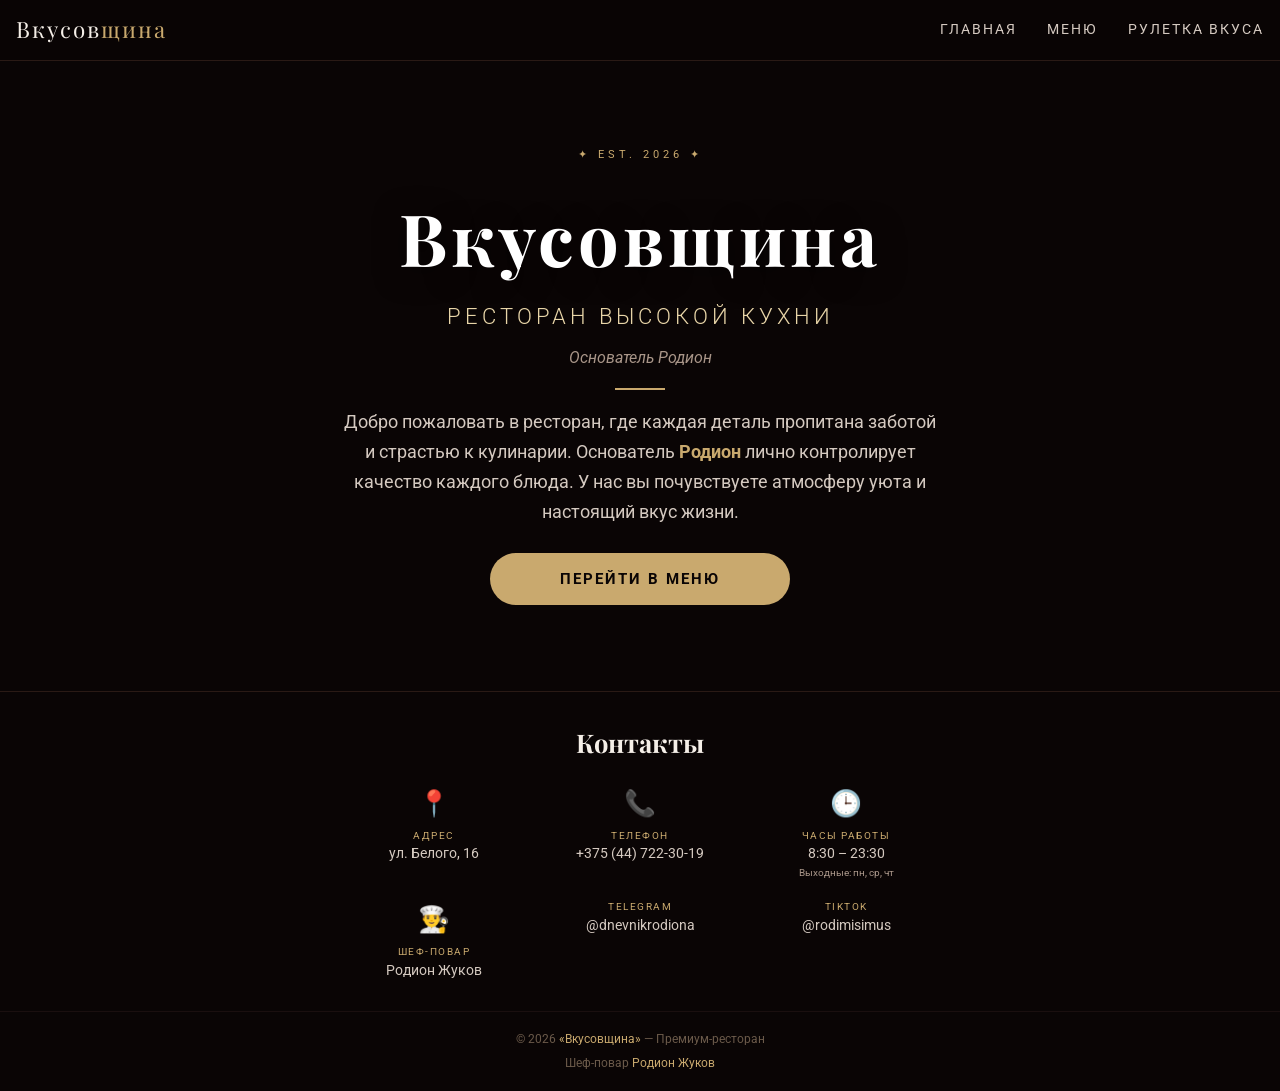
==== commit 09a6fee4: "Update index.html" ====
--- a/index.html
+++ b/index.html
@@ -7,11 +7,7 @@
     <style>
         @import url('https://fonts.googleapis.com/css2?family=Playfair+Display:ital,wght@0,700;1,700&family=Roboto:wght@300;400;700&display=swap');
 
-        * {
-            margin: 0;
-            padding: 0;
-            box-sizing: border-box;
-        }
+        * { margin: 0; padding: 0; box-sizing: border-box; }
 
         body {
             font-family: 'Roboto', sans-serif;
@@ -23,7 +19,80 @@
             flex-direction: column;
         }
 
-        /* HERO */
+        /* ===== НАВИГАЦИЯ (бургер) ===== */
+        .nav {
+            background: rgba(10, 5, 5, 0.95);
+            backdrop-filter: blur(10px);
+            padding: 12px 16px;
+            position: sticky;
+            top: 0;
+            z-index: 100;
+            border-bottom: 1px solid #2a1a15;
+            display: flex;
+            justify-content: space-between;
+            align-items: center;
+        }
+        .nav .logo {
+            font-family: 'Playfair Display', serif;
+            font-size: 1.4rem;
+            color: #f5efe8;
+            letter-spacing: 2px;
+            text-decoration: none;
+        }
+        .nav .logo span { color: #c9a96e; }
+
+        .nav .menu-toggle {
+            display: flex;
+            flex-direction: column;
+            cursor: pointer;
+            padding: 4px;
+            background: none;
+            border: none;
+            gap: 5px;
+        }
+        .nav .menu-toggle span {
+            display: block;
+            width: 28px;
+            height: 2px;
+            background: #d4c9c0;
+            border-radius: 2px;
+            transition: 0.3s;
+        }
+        .nav .menu-toggle.active span:nth-child(1) { transform: rotate(45deg) translate(5px, 5px); }
+        .nav .menu-toggle.active span:nth-child(2) { opacity: 0; }
+        .nav .menu-toggle.active span:nth-child(3) { transform: rotate(-45deg) translate(5px, -5px); }
+
+        .nav .nav-links {
+            display: none;
+            flex-direction: column;
+            position: absolute;
+            top: 60px;
+            left: 0;
+            right: 0;
+            background: rgba(10, 5, 5, 0.98);
+            backdrop-filter: blur(10px);
+            padding: 20px;
+            border-bottom: 1px solid #2a1a15;
+            gap: 12px;
+        }
+        .nav .nav-links.open {
+            display: flex;
+        }
+        .nav .nav-links a {
+            color: #d4c9c0;
+            text-decoration: none;
+            font-weight: 400;
+            font-size: 1.1rem;
+            text-transform: uppercase;
+            letter-spacing: 2px;
+            padding: 12px 0;
+            border-bottom: 1px solid #1a0f0f;
+            text-align: center;
+        }
+        .nav .nav-links a:last-child { border-bottom: none; }
+        .nav .nav-links a:hover { color: #c9a96e; }
+
+        /* ===== HERO ===== */
         .hero {
             position: relative;
             min-height: 70vh;
@@ -32,7 +101,7 @@
             justify-content: center;
             align-items: center;
             text-align: center;
-            padding: 60px 20px;
+            padding: 40px 20px;
             background-image: url('https://i.ibb.co/N61v7gZB/image.png');
             background-size: cover;
             background-position: center;
@@ -50,9 +119,10 @@
             position: relative;
             z-index: 2;
             max-width: 800px;
+            padding: 0 10px;
         }
         .hero-badge {
-            font-size: 0.8rem;
+            font-size: 0.7rem;
             letter-spacing: 4px;
             color: #c9a96e;
             margin-bottom: 16px;
@@ -60,115 +130,65 @@
         }
         .hero h1 {
             font-family: 'Playfair Display', serif;
-            font-size: clamp(3.5rem, 12vw, 6rem);
+            font-size: clamp(2.8rem, 12vw, 4.5rem);
             font-weight: 700;
             color: #fff;
-            letter-spacing: 6px;
+            letter-spacing: 4px;
             margin-bottom: 0.05em;
             text-shadow: 0 4px 30px rgba(0,0,0,0.5);
         }
         .hero .subtitle {
-            font-size: clamp(1.1rem, 3vw, 1.6rem);
+            font-size: clamp(1rem, 4vw, 1.4rem);
             color: #e8d5a8;
-            letter-spacing: 6px;
+            letter-spacing: 4px;
             text-transform: uppercase;
             font-weight: 300;
         }
         .hero .owner {
-            margin-top: 12px;
-            font-size: clamp(0.9rem, 2vw, 1.1rem);
+            margin-top: 10px;
+            font-size: clamp(0.8rem, 2.5vw, 1rem);
             color: #a89588;
             font-style: italic;
         }
         .hero-line {
-            width: 60px;
+            width: 50px;
             height: 2px;
             background: #c9a96e;
-            margin: 20px auto;
+            margin: 18px auto;
         }
         .hero-desc {
-            font-size: 1.05rem;
+            font-size: clamp(0.95rem, 2.5vw, 1.1rem);
             color: #d4c9c0;
             max-width: 600px;
-            margin: 0 auto 30px;
-            line-height: 1.8;
+            margin: 0 auto 25px;
+            line-height: 1.7;
         }
         .hero-btn {
             display: inline-block;
-            padding: 14px 45px;
+            padding: 14px 40px;
             background: #c9a96e;
             color: #0a0505;
             text-decoration: none;
             text-transform: uppercase;
-            font-weight: 600;
-            letter-spacing: 3px;
-            font-size: 0.9rem;
+            font-weight: 700;
+            letter-spacing: 2px;
+            font-size: 0.95rem;
             border-radius: 50px;
             transition: all 0.3s;
             border: none;
             cursor: pointer;
+            width: 90%;
+            max-width: 300px;
         }
         .hero-btn:hover {
             background: #e8d5a8;
-            transform: scale(1.03);
-            box-shadow: 0 4px 20px rgba(201, 169, 110, 0.3);
-        }
-
-        /* НАВИГАЦИЯ */
-        .nav {
-            background: rgba(10, 5, 5, 0.95);
-            backdrop-filter: blur(10px);
-            padding: 12px 24px;
-            position: sticky;
-            top: 0;
-            z-index: 100;
-            border-bottom: 1px solid #2a1a15;
-            display: flex;
-            justify-content: space-between;
-            align-items: center;
-        }
-        .nav .logo {
-            font-family: 'Playfair Display', serif;
-            font-size: 1.5rem;
-            color: #f5efe8;
-            letter-spacing: 2px;
-            text-decoration: none;
-        }
-        .nav .logo span { color: #c9a96e; }
-
-        .nav-links {
-            display: flex;
-            gap: 30px;
-            align-items: center;
-        }
-        .nav-links a {
-            color: #d4c9c0;
-            text-decoration: none;
-            font-weight: 300;
-            font-size: 0.85rem;
-            text-transform: uppercase;
-            letter-spacing: 2px;
-            transition: color 0.3s;
-            padding: 6px 0;
-            position: relative;
-        }
-        .nav-links a::after {
-            content: '';
-            position: absolute;
-            left: 0;
-            bottom: -2px;
-            width: 0;
-            height: 1px;
-            background: #c9a96e;
-            transition: width 0.3s;
-        }
-        .nav-links a:hover { color: #c9a96e; }
-        .nav-links a:hover::after { width: 100%; }
-
-        /* КОНТАКТЫ */
+            transform: scale(1.02);
+        }
+
+        /* ===== КОНТАКТЫ ===== */
         .contacts {
             background: #0a0505;
-            padding: 30px 20px;
+            padding: 30px 16px;
             border-top: 1px solid #2a1a15;
             text-align: center;
         }
@@ -180,9 +200,9 @@
         }
         .contacts-grid {
             display: grid;
-            grid-template-columns: repeat(auto-fit, minmax(160px, 1fr));
-            gap: 20px;
-            max-width: 900px;
+            grid-template-columns: 1fr 1fr;
+            gap: 18px;
+            max-width: 600px;
             margin: 0 auto;
         }
         .contact-item {
@@ -196,53 +216,56 @@
         .contact-item .label {
             color: #c9a96e;
             text-transform: uppercase;
-            font-size: 0.65rem;
-            letter-spacing: 2px;
+            font-size: 0.6rem;
+            letter-spacing: 1.5px;
         }
         .contact-item .value {
-            font-size: 0.9rem;
+            font-size: 0.85rem;
             color: #d4c9c0;
             text-decoration: none;
+            word-break: break-word;
         }
         .contact-item .value a {
             color: #d4c9c0;
             text-decoration: none;
         }
         .contact-item .value small {
-            font-size: 0.75rem;
+            font-size: 0.65rem;
             color: #a89588;
             display: block;
         }
-        .social-icon {
-            display: inline-block;
-            width: 32px;
-            height: 32px;
-            margin-top: 4px;
-        }
-        .social-icon svg {
-            width: 100%;
-            height: 100%;
-            fill: #c9a96e;
-        }
 
         .footer {
             background: #0a0505;
             text-align: center;
-            padding: 20px;
+            padding: 18px;
             border-top: 1px solid #1a0f0f;
             color: #6b5a4a;
-            font-size: 0.8rem;
+            font-size: 0.75rem;
         }
         .footer span { color: #c9a96e; }
 
-        /* Адаптация */
-        @media (max-width: 768px) {
-            .nav .nav-links { display: none; }
-            .hero { min-height: 60vh; background-attachment: scroll; }
-            .contacts-grid { grid-template-columns: 1fr 1fr; }
-        }
-        @media (max-width: 480px) {
-            .contacts-grid { grid-template-columns: 1fr; }
+        @media (min-width: 600px) {
+            .contacts-grid { grid-template-columns: repeat(3, 1fr); }
+        }
+        @media (min-width: 768px) {
+            .nav .menu-toggle { display: none; }
+            .nav .nav-links {
+                display: flex !important;
+                flex-direction: row;
+                position: static;
+                background: none;
+                backdrop-filter: none;
+                padding: 0;
+                border: none;
+                gap: 30px;
+            }
+            .nav .nav-links a {
+                font-size: 0.85rem;
+                padding: 6px 0;
+                border-bottom: none;
+                text-align: left;
+            }
         }
     </style>
 </head>
@@ -251,7 +274,10 @@
     <!-- НАВИГАЦИЯ -->
     <nav class="nav">
         <a href="index.html" class="logo">Вкусов<span>щина</span></a>
-        <div class="nav-links">
+        <button class="menu-toggle" id="menuToggle" aria-label="Открыть меню">
+            <span></span><span></span><span></span>
+        </button>
+        <div class="nav-links" id="navLinks">
             <a href="index.html">Главная</a>
             <a href="menu.html">Меню</a>
             <a href="roulette.html">Рулетка Вкуса</a>
@@ -292,8 +318,7 @@
             <div class="contact-item">
                 <span class="icon">🕒</span>
                 <div class="label">Часы работы</div>
-                <div class="value">8:30 – 23:30</div>
-                <div class="value"><small>Выходные: понедельник, среда, четверг</small></div>
+                <div class="value">8:30 – 23:30 <small>Выходные: пн, ср, чт</small></div>
             </div>
             <div class="contact-item">
                 <span class="icon">👨‍🍳</span>
@@ -302,19 +327,36 @@
             </div>
             <div class="contact-item">
                 <div class="label">Telegram</div>
-                <a href="https://t.me/dnevnikrodiona" target="_blank" rel="noopener noreferrer" class="value">@dnevnikrodiona</a>
+                <div class="value"><a href="https://t.me/dnevnikrodiona" target="_blank">@dnevnikrodiona</a></div>
             </div>
             <div class="contact-item">
                 <div class="label">TikTok</div>
-                <a href="https://www.tiktok.com/@rodimisimus" target="_blank" rel="noopener noreferrer" class="value">@rodimisimus</a>
+                <div class="value"><a href="https://www.tiktok.com/@rodimisimus" target="_blank">@rodimisimus</a></div>
             </div>
         </div>
     </section>
 
     <footer class="footer">
         <p>© 2026 <span>«Вкусовщина»</span> — Премиум-ресторан</p>
-        <p style="margin-top: 4px; font-size: 0.75rem;">Шеф-повар <span>Родион Жуков</span></p>
+        <p style="margin-top: 4px;">Шеф-повар <span>Родион Жуков</span></p>
     </footer>
+
+    <script>
+        // Бургер-меню
+        const toggle = document.getElementById('menuToggle');
+        const links = document.getElementById('navLinks');
+        toggle.addEventListener('click', function() {
+            this.classList.toggle('active');
+            links.classList.toggle('open');
+        });
+        // Закрыть при клике на ссылку
+        links.querySelectorAll('a').forEach(link => {
+            link.addEventListener('click', () => {
+                toggle.classList.remove('active');
+                links.classList.remove('open');
+            });
+        });
+    </script>
 
 </body>
 </html>
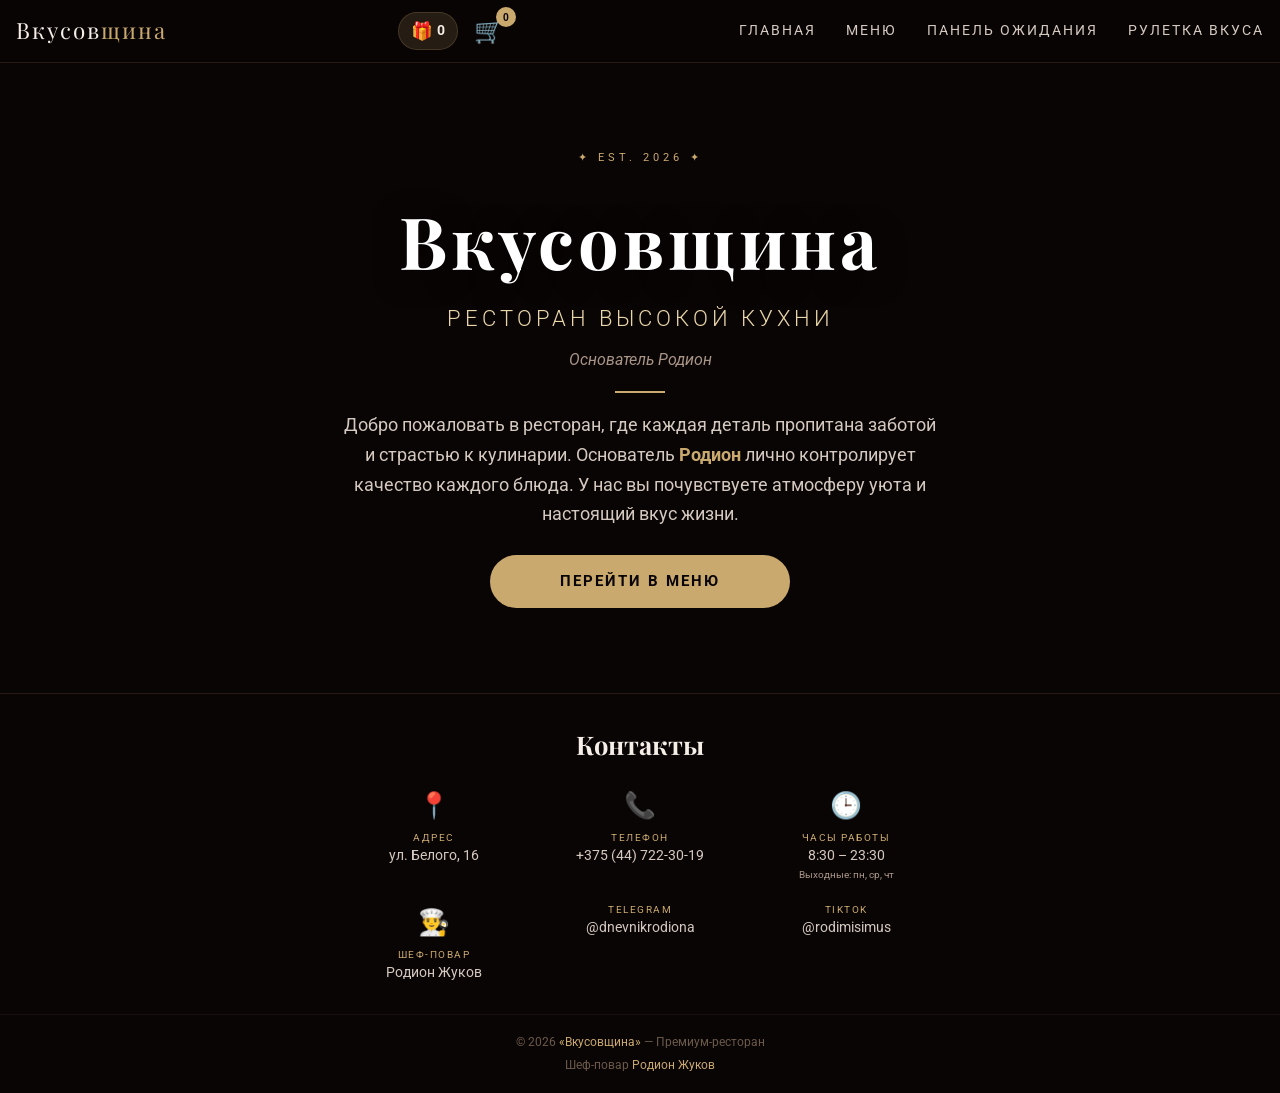
==== commit dc34b3f7: "Update index.html" ====
--- a/index.html
+++ b/index.html
@@ -5,10 +5,9 @@
     <meta name="viewport" content="width=device-width, initial-scale=1.0, maximum-scale=1.0, user-scalable=yes">
     <title>Вкусовщина | Премиум-ресторан</title>
     <style>
+        /* ===== Стили такие же, как были, но с добавлением бонуса в шапку ===== */
         @import url('https://fonts.googleapis.com/css2?family=Playfair+Display:ital,wght@0,700;1,700&family=Roboto:wght@300;400;700&display=swap');
-
         * { margin: 0; padding: 0; box-sizing: border-box; }
-
         body {
             font-family: 'Roboto', sans-serif;
             background-color: #0a0505;
@@ -18,8 +17,6 @@
             display: flex;
             flex-direction: column;
         }
-
-        /* ===== НАВИГАЦИЯ (бургер) ===== */
         .nav {
             background: rgba(10, 5, 5, 0.95);
             backdrop-filter: blur(10px);
@@ -40,7 +37,48 @@
             text-decoration: none;
         }
         .nav .logo span { color: #c9a96e; }
-
+        .nav .nav-right {
+            display: flex;
+            align-items: center;
+            gap: 12px;
+        }
+        .nav .bonus-display {
+            color: #c9a96e;
+            font-size: 0.85rem;
+            display: flex;
+            align-items: center;
+            gap: 4px;
+            background: rgba(201, 169, 110, 0.15);
+            padding: 4px 12px;
+            border-radius: 30px;
+            border: 1px solid rgba(201, 169, 110, 0.2);
+        }
+        .nav .bonus-display .icon { font-size: 1.1rem; }
+        .nav .bonus-display .count { font-weight: 700; color: #f5efe8; }
+        .nav .cart-btn {
+            position: relative;
+            background: none;
+            border: none;
+            font-size: 1.5rem;
+            cursor: pointer;
+            color: #d4c9c0;
+            padding: 4px;
+        }
+        .nav .cart-btn .cart-count {
+            position: absolute;
+            top: -6px;
+            right: -8px;
+            background: #c9a96e;
+            color: #0a0505;
+            font-size: 0.65rem;
+            font-weight: 700;
+            border-radius: 50%;
+            width: 20px;
+            height: 20px;
+            display: flex;
+            align-items: center;
+            justify-content: center;
+        }
         .nav .menu-toggle {
             display: flex;
             flex-direction: column;
@@ -61,7 +99,6 @@
         .nav .menu-toggle.active span:nth-child(1) { transform: rotate(45deg) translate(5px, 5px); }
         .nav .menu-toggle.active span:nth-child(2) { opacity: 0; }
         .nav .menu-toggle.active span:nth-child(3) { transform: rotate(-45deg) translate(5px, -5px); }
-
         .nav .nav-links {
             display: none;
             flex-direction: column;
@@ -75,9 +112,7 @@
             border-bottom: 1px solid #2a1a15;
             gap: 12px;
         }
-        .nav .nav-links.open {
-            display: flex;
-        }
+        .nav .nav-links.open { display: flex; }
         .nav .nav-links a {
             color: #d4c9c0;
             text-decoration: none;
@@ -91,8 +126,6 @@
         }
         .nav .nav-links a:last-child { border-bottom: none; }
         .nav .nav-links a:hover { color: #c9a96e; }
-
-        /* ===== HERO ===== */
         .hero {
             position: relative;
             min-height: 70vh;
@@ -184,8 +217,6 @@
             background: #e8d5a8;
             transform: scale(1.02);
         }
-
-        /* ===== КОНТАКТЫ ===== */
         .contacts {
             background: #0a0505;
             padding: 30px 16px;
@@ -234,7 +265,6 @@
             color: #a89588;
             display: block;
         }
-
         .footer {
             background: #0a0505;
             text-align: center;
@@ -244,7 +274,6 @@
             font-size: 0.75rem;
         }
         .footer span { color: #c9a96e; }
-
         @media (min-width: 600px) {
             .contacts-grid { grid-template-columns: repeat(3, 1fr); }
         }
@@ -274,12 +303,24 @@
     <!-- НАВИГАЦИЯ -->
     <nav class="nav">
         <a href="index.html" class="logo">Вкусов<span>щина</span></a>
-        <button class="menu-toggle" id="menuToggle" aria-label="Открыть меню">
-            <span></span><span></span><span></span>
-        </button>
+        <div class="nav-right">
+            <!-- Бонусы -->
+            <div class="bonus-display" id="bonusDisplay">
+                <span class="icon">🎁</span>
+                <span class="count" id="bonusCount">0</span>
+            </div>
+            <button class="cart-btn" id="cartBtn" aria-label="Корзина">
+                🛒
+                <span class="cart-count" id="cartCount">0</span>
+            </button>
+            <button class="menu-toggle" id="menuToggle" aria-label="Открыть меню">
+                <span></span><span></span><span></span>
+            </button>
+        </div>
         <div class="nav-links" id="navLinks">
             <a href="index.html">Главная</a>
             <a href="menu.html">Меню</a>
+            <a href="status.html">Панель ожидания</a>
             <a href="roulette.html">Рулетка Вкуса</a>
         </div>
     </nav>
@@ -342,20 +383,36 @@
     </footer>
 
     <script>
-        // Бургер-меню
+        // Бургер
         const toggle = document.getElementById('menuToggle');
         const links = document.getElementById('navLinks');
         toggle.addEventListener('click', function() {
             this.classList.toggle('active');
             links.classList.toggle('open');
         });
-        // Закрыть при клике на ссылку
         links.querySelectorAll('a').forEach(link => {
             link.addEventListener('click', () => {
                 toggle.classList.remove('active');
                 links.classList.remove('open');
             });
         });
+
+        // Обновление бонусов и корзины (синхронизация)
+        function updateBonusUI() {
+            const bonus = parseInt(localStorage.getItem('bonus')) || 0;
+            document.getElementById('bonusCount').textContent = bonus;
+        }
+        function updateCartUI() {
+            const cart = JSON.parse(localStorage.getItem('cart')) || [];
+            document.getElementById('cartCount').textContent = cart.length;
+        }
+        // При загрузке и при изменениях в localStorage (для других вкладок)
+        window.addEventListener('storage', function(e) {
+            if (e.key === 'bonus') updateBonusUI();
+            if (e.key === 'cart') updateCartUI();
+        });
+        updateBonusUI();
+        updateCartUI();
     </script>
 
 </body>
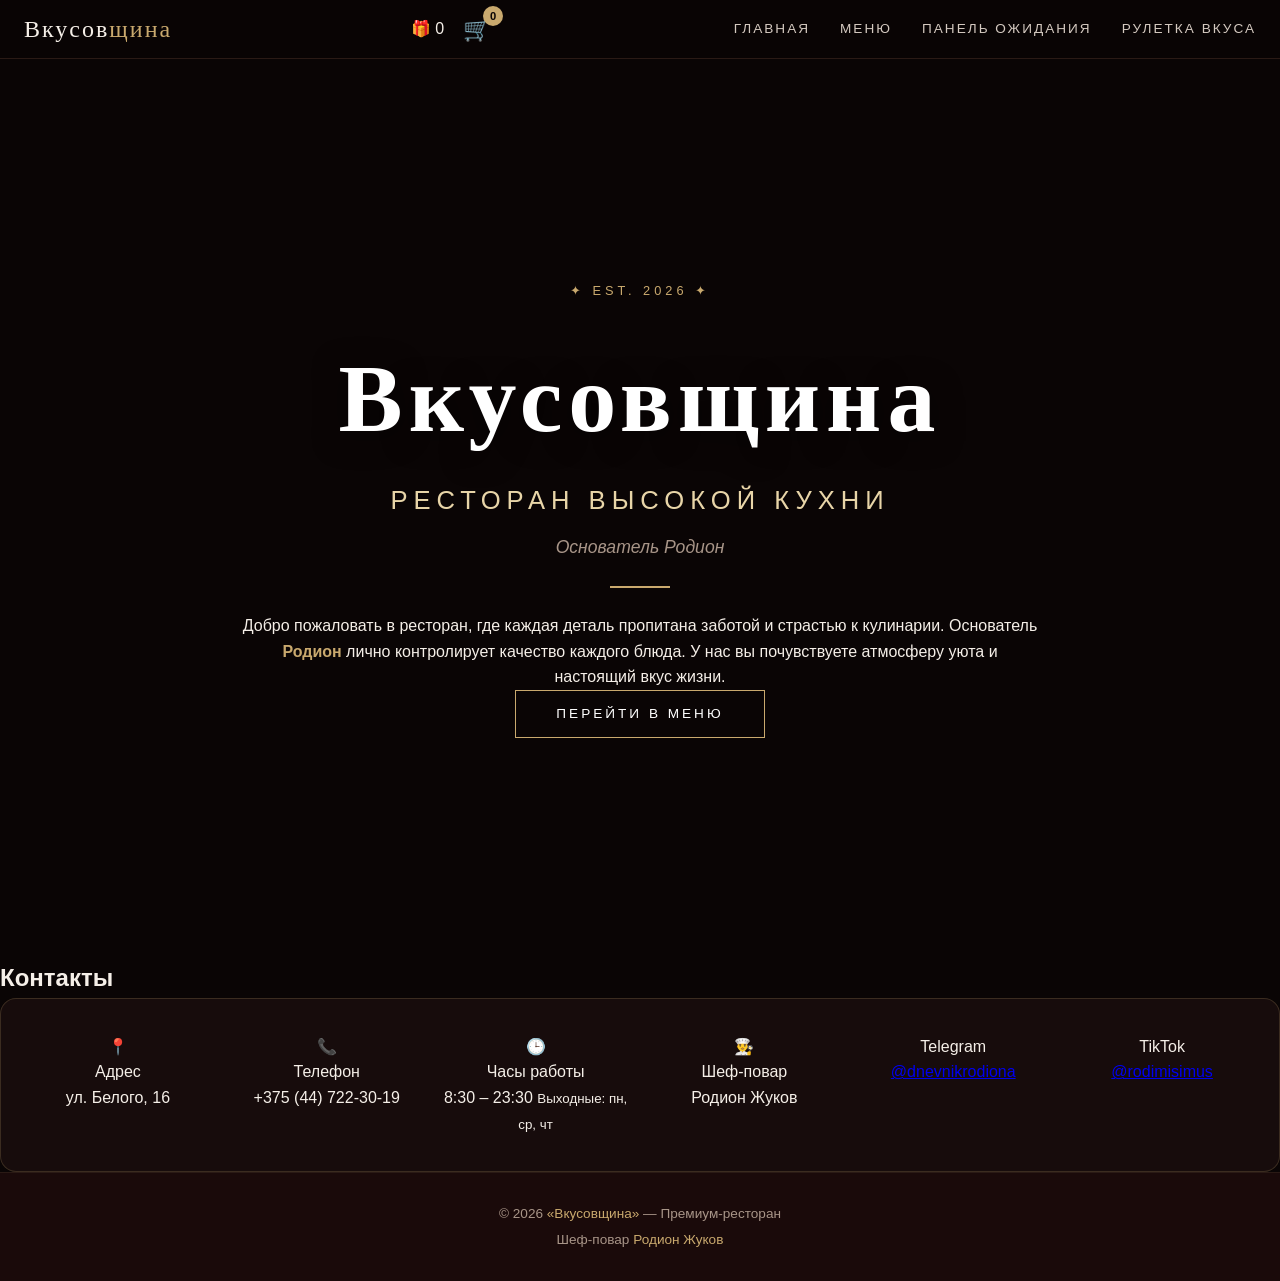
==== commit 63f5ec1e: "Update index.html" ====
--- a/index.html
+++ b/index.html
@@ -4,307 +4,65 @@
     <meta charset="UTF-8">
     <meta name="viewport" content="width=device-width, initial-scale=1.0, maximum-scale=1.0, user-scalable=yes">
     <title>Вкусовщина | Премиум-ресторан</title>
+    <link rel="stylesheet" href="style.css">
     <style>
-        /* ===== Стили такие же, как были, но с добавлением бонуса в шапку ===== */
-        @import url('https://fonts.googleapis.com/css2?family=Playfair+Display:ital,wght@0,700;1,700&family=Roboto:wght@300;400;700&display=swap');
-        * { margin: 0; padding: 0; box-sizing: border-box; }
-        body {
-            font-family: 'Roboto', sans-serif;
-            background-color: #0a0505;
-            color: #f5efe8;
-            line-height: 1.6;
-            min-height: 100vh;
-            display: flex;
-            flex-direction: column;
-        }
-        .nav {
-            background: rgba(10, 5, 5, 0.95);
-            backdrop-filter: blur(10px);
-            padding: 12px 16px;
-            position: sticky;
-            top: 0;
-            z-index: 100;
-            border-bottom: 1px solid #2a1a15;
-            display: flex;
-            justify-content: space-between;
-            align-items: center;
-        }
-        .nav .logo {
-            font-family: 'Playfair Display', serif;
-            font-size: 1.4rem;
-            color: #f5efe8;
-            letter-spacing: 2px;
-            text-decoration: none;
-        }
-        .nav .logo span { color: #c9a96e; }
-        .nav .nav-right {
-            display: flex;
-            align-items: center;
-            gap: 12px;
-        }
-        .nav .bonus-display {
-            color: #c9a96e;
-            font-size: 0.85rem;
-            display: flex;
-            align-items: center;
-            gap: 4px;
-            background: rgba(201, 169, 110, 0.15);
-            padding: 4px 12px;
-            border-radius: 30px;
-            border: 1px solid rgba(201, 169, 110, 0.2);
-        }
-        .nav .bonus-display .icon { font-size: 1.1rem; }
-        .nav .bonus-display .count { font-weight: 700; color: #f5efe8; }
-        .nav .cart-btn {
-            position: relative;
-            background: none;
-            border: none;
-            font-size: 1.5rem;
-            cursor: pointer;
-            color: #d4c9c0;
-            padding: 4px;
-        }
-        .nav .cart-btn .cart-count {
-            position: absolute;
-            top: -6px;
-            right: -8px;
-            background: #c9a96e;
-            color: #0a0505;
-            font-size: 0.65rem;
-            font-weight: 700;
-            border-radius: 50%;
-            width: 20px;
-            height: 20px;
-            display: flex;
-            align-items: center;
-            justify-content: center;
-        }
-        .nav .menu-toggle {
-            display: flex;
-            flex-direction: column;
-            cursor: pointer;
-            padding: 4px;
-            background: none;
-            border: none;
-            gap: 5px;
-        }
-        .nav .menu-toggle span {
-            display: block;
-            width: 28px;
-            height: 2px;
-            background: #d4c9c0;
-            border-radius: 2px;
-            transition: 0.3s;
-        }
-        .nav .menu-toggle.active span:nth-child(1) { transform: rotate(45deg) translate(5px, 5px); }
-        .nav .menu-toggle.active span:nth-child(2) { opacity: 0; }
-        .nav .menu-toggle.active span:nth-child(3) { transform: rotate(-45deg) translate(5px, -5px); }
-        .nav .nav-links {
+        /* Дополнительные стили для оверлея */
+        .overlay-closed {
+            position: fixed;
+            inset: 0;
+            background: rgba(0,0,0,0.85);
+            backdrop-filter: blur(8px);
+            z-index: 9999;
             display: none;
-            flex-direction: column;
-            position: absolute;
-            top: 60px;
-            left: 0;
-            right: 0;
-            background: rgba(10, 5, 5, 0.98);
-            backdrop-filter: blur(10px);
-            padding: 20px;
-            border-bottom: 1px solid #2a1a15;
-            gap: 12px;
-        }
-        .nav .nav-links.open { display: flex; }
-        .nav .nav-links a {
-            color: #d4c9c0;
-            text-decoration: none;
-            font-weight: 400;
-            font-size: 1.1rem;
-            text-transform: uppercase;
-            letter-spacing: 2px;
-            padding: 12px 0;
-            border-bottom: 1px solid #1a0f0f;
-            text-align: center;
-        }
-        .nav .nav-links a:last-child { border-bottom: none; }
-        .nav .nav-links a:hover { color: #c9a96e; }
-        .hero {
-            position: relative;
-            min-height: 70vh;
-            display: flex;
-            flex-direction: column;
             justify-content: center;
             align-items: center;
+            padding: 20px;
+        }
+        .overlay-closed.show { display: flex; }
+        .closed-modal {
+            background: #1a0f0f;
+            border: 2px solid #c9a96e;
+            border-radius: 30px;
+            padding: 40px 35px;
+            max-width: 460px;
+            width: 100%;
             text-align: center;
-            padding: 40px 20px;
-            background-image: url('https://i.ibb.co/N61v7gZB/image.png');
-            background-size: cover;
-            background-position: center;
-            background-attachment: fixed;
-            flex: 1;
+            animation: modalPop 0.4s ease-out;
         }
-        .hero::before {
-            content: '';
-            position: absolute;
-            inset: 0;
-            background: linear-gradient(180deg, rgba(10, 5, 5, 0.8) 0%, rgba(10, 5, 5, 0.4) 50%, rgba(10, 5, 5, 0.9) 100%);
-            z-index: 1;
+        .closed-modal .closed-icon { font-size: 4.5rem; display: block; margin-bottom: 10px; }
+        .closed-modal h2 {
+            font-family: 'Playfair Display', serif;
+            font-size: 2rem;
+            color: #f5efe8;
+            margin-bottom: 12px;
         }
-        .hero-content {
-            position: relative;
-            z-index: 2;
-            max-width: 800px;
-            padding: 0 10px;
+        .closed-modal p {
+            font-size: 1.1rem;
+            color: #d4c9c0;
+            line-height: 1.6;
         }
-        .hero-badge {
-            font-size: 0.7rem;
-            letter-spacing: 4px;
-            color: #c9a96e;
-            margin-bottom: 16px;
-            text-transform: uppercase;
-        }
-        .hero h1 {
-            font-family: 'Playfair Display', serif;
-            font-size: clamp(2.8rem, 12vw, 4.5rem);
-            font-weight: 700;
-            color: #fff;
-            letter-spacing: 4px;
-            margin-bottom: 0.05em;
-            text-shadow: 0 4px 30px rgba(0,0,0,0.5);
-        }
-        .hero .subtitle {
-            font-size: clamp(1rem, 4vw, 1.4rem);
-            color: #e8d5a8;
-            letter-spacing: 4px;
-            text-transform: uppercase;
-            font-weight: 300;
-        }
-        .hero .owner {
-            margin-top: 10px;
-            font-size: clamp(0.8rem, 2.5vw, 1rem);
-            color: #a89588;
-            font-style: italic;
-        }
-        .hero-line {
-            width: 50px;
-            height: 2px;
-            background: #c9a96e;
-            margin: 18px auto;
-        }
-        .hero-desc {
-            font-size: clamp(0.95rem, 2.5vw, 1.1rem);
-            color: #d4c9c0;
-            max-width: 600px;
-            margin: 0 auto 25px;
-            line-height: 1.7;
-        }
-        .hero-btn {
-            display: inline-block;
-            padding: 14px 40px;
-            background: #c9a96e;
-            color: #0a0505;
-            text-decoration: none;
-            text-transform: uppercase;
-            font-weight: 700;
-            letter-spacing: 2px;
-            font-size: 0.95rem;
-            border-radius: 50px;
-            transition: all 0.3s;
-            border: none;
-            cursor: pointer;
-            width: 90%;
-            max-width: 300px;
-        }
-        .hero-btn:hover {
-            background: #e8d5a8;
-            transform: scale(1.02);
-        }
-        .contacts {
-            background: #0a0505;
-            padding: 30px 16px;
-            border-top: 1px solid #2a1a15;
-            text-align: center;
-        }
-        .contacts-title {
-            font-family: 'Playfair Display', serif;
-            font-size: 1.6rem;
-            color: #f5efe8;
-            margin-bottom: 20px;
-        }
-        .contacts-grid {
-            display: grid;
-            grid-template-columns: 1fr 1fr;
-            gap: 18px;
-            max-width: 600px;
-            margin: 0 auto;
-        }
-        .contact-item {
-            text-align: center;
-        }
-        .contact-item .icon {
-            font-size: 1.6rem;
-            display: block;
-            margin-bottom: 4px;
-        }
-        .contact-item .label {
-            color: #c9a96e;
-            text-transform: uppercase;
-            font-size: 0.6rem;
-            letter-spacing: 1.5px;
-        }
-        .contact-item .value {
-            font-size: 0.85rem;
-            color: #d4c9c0;
-            text-decoration: none;
-            word-break: break-word;
-        }
-        .contact-item .value a {
-            color: #d4c9c0;
-            text-decoration: none;
-        }
-        .contact-item .value small {
-            font-size: 0.65rem;
-            color: #a89588;
-            display: block;
-        }
-        .footer {
-            background: #0a0505;
-            text-align: center;
-            padding: 18px;
-            border-top: 1px solid #1a0f0f;
-            color: #6b5a4a;
-            font-size: 0.75rem;
-        }
-        .footer span { color: #c9a96e; }
-        @media (min-width: 600px) {
-            .contacts-grid { grid-template-columns: repeat(3, 1fr); }
-        }
-        @media (min-width: 768px) {
-            .nav .menu-toggle { display: none; }
-            .nav .nav-links {
-                display: flex !important;
-                flex-direction: row;
-                position: static;
-                background: none;
-                backdrop-filter: none;
-                padding: 0;
-                border: none;
-                gap: 30px;
-            }
-            .nav .nav-links a {
-                font-size: 0.85rem;
-                padding: 6px 0;
-                border-bottom: none;
-                text-align: left;
-            }
+        @keyframes modalPop {
+            0% { transform: scale(0.9); opacity: 0; }
+            100% { transform: scale(1); opacity: 1; }
         }
     </style>
 </head>
 <body>
 
-    <!-- НАВИГАЦИЯ -->
+    <!-- ОВЕРЛЕЙ ЗАКРЫТИЯ (управляется с сервера) -->
+    <div class="overlay-closed" id="closedOverlay">
+        <div class="closed-modal">
+            <span class="closed-icon">🚧</span>
+            <h2>Ресторан временно закрыт</h2>
+            <p>Мы работаем над улучшением нашего меню и сервиса.<br>Скоро откроемся с новыми вкусами!</p>
+            <p style="margin-top: 6px; font-size:0.9rem; color:#a89588;">Следите за обновлениями</p>
+        </div>
+    </div>
+
+    <!-- НАВИГАЦИЯ (как была) -->
     <nav class="nav">
         <a href="index.html" class="logo">Вкусов<span>щина</span></a>
         <div class="nav-right">
-            <!-- Бонусы -->
             <div class="bonus-display" id="bonusDisplay">
                 <span class="icon">🎁</span>
                 <span class="count" id="bonusCount">0</span>
@@ -325,7 +83,7 @@
         </div>
     </nav>
 
-    <!-- HERO -->
+    <!-- ОСТАЛЬНОЙ КОНТЕНТ КАК БЫЛ -->
     <section class="hero">
         <div class="hero-content">
             <div class="hero-badge">✦ EST. 2026 ✦</div>
@@ -342,7 +100,6 @@
         </div>
     </section>
 
-    <!-- КОНТАКТЫ -->
     <section class="contacts">
         <h2 class="contacts-title">Контакты</h2>
         <div class="contacts-grid">
@@ -383,37 +140,32 @@
     </footer>
 
     <script>
-        // Бургер
-        const toggle = document.getElementById('menuToggle');
-        const links = document.getElementById('navLinks');
-        toggle.addEventListener('click', function() {
-            this.classList.toggle('active');
-            links.classList.toggle('open');
-        });
-        links.querySelectorAll('a').forEach(link => {
-            link.addEventListener('click', () => {
-                toggle.classList.remove('active');
-                links.classList.remove('open');
-            });
-        });
+        // ===== ПРОВЕРКА СТАТУСА РЕСТОРАНА =====
+        const SERVER_URL = 'https://vkusovshina-server.onrender.com';
 
-        // Обновление бонусов и корзины (синхронизация)
-        function updateBonusUI() {
-            const bonus = parseInt(localStorage.getItem('bonus')) || 0;
-            document.getElementById('bonusCount').textContent = bonus;
+        async function checkRestaurantStatus() {
+            try {
+                const response = await fetch(`${SERVER_URL}/status`);
+                const data = await response.json();
+                const overlay = document.getElementById('closedOverlay');
+                if (data.isOpen === false) {
+                    overlay.classList.add('show');
+                } else {
+                    overlay.classList.remove('show');
+                }
+            } catch (e) {
+                console.error('Ошибка проверки статуса:', e);
+            }
         }
-        function updateCartUI() {
-            const cart = JSON.parse(localStorage.getItem('cart')) || [];
-            document.getElementById('cartCount').textContent = cart.length;
-        }
-        // При загрузке и при изменениях в localStorage (для других вкладок)
-        window.addEventListener('storage', function(e) {
-            if (e.key === 'bonus') updateBonusUI();
-            if (e.key === 'cart') updateCartUI();
-        });
-        updateBonusUI();
-        updateCartUI();
+
+        // Проверяем при загрузке
+        checkRestaurantStatus();
+
+        // И каждые 30 секунд (если статус изменится через бота)
+        setInterval(checkRestaurantStatus, 30000);
+
+        // ---------- ОСТАЛЬНЫЕ СКРИПТЫ (бургер, бонусы, корзина) ----------
+        // ... (оставь как было)
     </script>
-
 </body>
 </html>
--- a/style.css
+++ b/style.css
@@ -0,0 +1,916 @@
+/* ===== ПЕРЕМЕННЫЕ ПРЕМИУМ ===== */
+:root {
+    --bg-primary: #0a0505;
+    --bg-secondary: #1a0a0a;
+    --bg-card: #1a0f0f;
+    --border-color: #2a1a15;
+    --text-primary: #f5efe8;
+    --text-secondary: #d4c9c0;
+    --text-muted: #a89588;
+    --gold: #c9a96e;
+    --gold-light: #e8d5a8;
+    --gold-dark: #a8884a;
+    --shadow: 0 8px 32px rgba(0,0,0,0.6);
+    --glass-bg: rgba(26, 15, 15, 0.85);
+    --glass-border: rgba(201, 169, 110, 0.2);
+}
+
+/* ===== СВЕТЛАЯ ПРЕМИУМ ТЕМА ===== */
+body.light {
+    --bg-primary: #f5efe8;
+    --bg-secondary: #ede4d8;
+    --bg-card: #f8f3ec;
+    --border-color: #d4c8b8;
+    --text-primary: #2c1f18;
+    --text-secondary: #4d3a2e;
+    --text-muted: #7a6557;
+    --gold: #b88a5a;
+    --gold-light: #d4b88a;
+    --gold-dark: #8a6a40;
+    --shadow: 0 8px 32px rgba(0,0,0,0.1);
+    --glass-bg: rgba(248, 243, 236, 0.92);
+    --glass-border: rgba(184, 138, 90, 0.2);
+}
+
+/* ===== БАЗА ===== */
+* { margin: 0; padding: 0; box-sizing: border-box; }
+html { scroll-behavior: smooth; }
+body {
+    font-family: 'Roboto', sans-serif;
+    background-color: var(--bg-primary);
+    color: var(--text-primary);
+    line-height: 1.6;
+    overflow-x: hidden;
+    transition: background-color 0.5s, color 0.5s;
+}
+
+/* ===== HERO ПРЕМИУМ ===== */
+.hero {
+    position: relative;
+    min-height: 100vh;
+    display: flex;
+    flex-direction: column;
+    justify-content: center;
+    align-items: center;
+    text-align: center;
+    padding: 40px 20px;
+    background-image: url('https://i.ibb.co/N61v7gZB/image.png');
+    background-size: cover;
+    background-position: center;
+    background-attachment: fixed;
+}
+.hero-overlay {
+    position: absolute;
+    inset: 0;
+    background: linear-gradient(180deg, rgba(10, 5, 5, 0.7) 0%, rgba(10, 5, 5, 0.3) 50%, rgba(10, 5, 5, 0.8) 100%);
+    z-index: 1;
+}
+.hero-content {
+    position: relative;
+    z-index: 2;
+    max-width: 800px;
+}
+.hero-badge {
+    font-size: 0.8rem;
+    letter-spacing: 4px;
+    color: var(--gold);
+    margin-bottom: 20px;
+    text-transform: uppercase;
+}
+.hero h1 {
+    font-family: 'Playfair Display', serif;
+    font-size: clamp(3.5rem, 12vw, 6rem);
+    font-weight: 700;
+    color: #fff;
+    letter-spacing: 6px;
+    margin-bottom: 0.05em;
+    text-shadow: 0 4px 30px rgba(0,0,0,0.5);
+}
+.hero .subtitle {
+    font-size: clamp(1.1rem, 3vw, 1.6rem);
+    color: var(--gold-light);
+    letter-spacing: 6px;
+    text-transform: uppercase;
+    font-weight: 300;
+}
+.hero .owner {
+    margin-top: 12px;
+    font-size: clamp(0.9rem, 2vw, 1.1rem);
+    color: var(--text-muted);
+    font-style: italic;
+}
+.hero-line {
+    width: 60px;
+    height: 2px;
+    background: var(--gold);
+    margin: 25px auto;
+}
+.hero-btn {
+    display: inline-block;
+    padding: 12px 40px;
+    border: 1px solid var(--gold);
+    color: #fff;
+    text-decoration: none;
+    text-transform: uppercase;
+    font-weight: 400;
+    letter-spacing: 3px;
+    font-size: 0.85rem;
+    transition: all 0.3s;
+}
+.hero-btn:hover {
+    background: var(--gold);
+    color: #0a0505;
+}
+.scroll-down {
+    position: absolute;
+    bottom: 30px;
+    left: 50%;
+    transform: translateX(-50%);
+    z-index: 2;
+    color: var(--gold);
+    font-size: 1.8rem;
+    animation: bounce 2s infinite;
+    cursor: pointer;
+    opacity: 0.6;
+}
+@keyframes bounce {
+    0%, 100% { transform: translateX(-50%) translateY(0); }
+    50% { transform: translateX(-50%) translateY(10px); }
+}
+
+/* ===== НАВИГАЦИЯ ===== */
+.nav {
+    background: rgba(10, 5, 5, 0.95);
+    backdrop-filter: blur(10px);
+    padding: 10px 24px;
+    position: sticky;
+    top: 0;
+    z-index: 200;
+    border-bottom: 1px solid var(--border-color);
+    display: flex;
+    justify-content: space-between;
+    align-items: center;
+    flex-wrap: wrap;
+    transition: background 0.5s, border-color 0.5s;
+}
+body.light .nav {
+    background: rgba(245, 239, 232, 0.95);
+}
+.nav .logo {
+    font-family: 'Playfair Display', serif;
+    font-size: 1.5rem;
+    color: var(--text-primary);
+    letter-spacing: 2px;
+    text-decoration: none;
+}
+.nav .logo span { color: var(--gold); }
+.nav .nav-right {
+    display: flex;
+    align-items: center;
+    gap: 15px;
+}
+.nav .theme-toggle {
+    background: none;
+    border: none;
+    font-size: 1.2rem;
+    cursor: pointer;
+    color: var(--text-secondary);
+    transition: transform 0.3s;
+    padding: 4px;
+}
+.nav .theme-toggle:hover { transform: scale(1.1); }
+.nav .cart-btn {
+    position: relative;
+    background: none;
+    border: none;
+    font-size: 1.4rem;
+    cursor: pointer;
+    color: var(--text-secondary);
+    transition: transform 0.3s;
+    padding: 4px;
+}
+.nav .cart-btn:hover { transform: scale(1.1); }
+.nav .cart-btn .cart-count {
+    position: absolute;
+    top: -6px;
+    right: -8px;
+    background: var(--gold);
+    color: #0a0505;
+    font-size: 0.7rem;
+    font-weight: 700;
+    border-radius: 50%;
+    width: 20px;
+    height: 20px;
+    display: flex;
+    align-items: center;
+    justify-content: center;
+}
+.nav .menu-toggle {
+    display: none;
+    flex-direction: column;
+    cursor: pointer;
+    padding: 4px;
+    background: none;
+    border: none;
+    gap: 5px;
+}
+.nav .menu-toggle span {
+    display: block;
+    width: 28px;
+    height: 2px;
+    background: var(--text-secondary);
+    border-radius: 2px;
+    transition: 0.3s;
+}
+.nav .menu-toggle.active span:nth-child(1) { transform: rotate(45deg) translate(5px, 5px); }
+.nav .menu-toggle.active span:nth-child(2) { opacity: 0; }
+.nav .menu-toggle.active span:nth-child(3) { transform: rotate(-45deg) translate(5px, -5px); }
+.nav .nav-links {
+    display: flex;
+    gap: 30px;
+    align-items: center;
+}
+.nav .nav-links a {
+    color: var(--text-secondary);
+    text-decoration: none;
+    font-weight: 300;
+    font-size: 0.85rem;
+    text-transform: uppercase;
+    letter-spacing: 2px;
+    transition: color 0.3s;
+    padding: 6px 0;
+    position: relative;
+}
+.nav .nav-links a::after {
+    content: '';
+    position: absolute;
+    left: 0;
+    bottom: -2px;
+    width: 0;
+    height: 1px;
+    background: var(--gold);
+    transition: width 0.3s;
+}
+.nav .nav-links a:hover { color: var(--gold); }
+.nav .nav-links a:hover::after { width: 100%; }
+
+/* ===== СЕКЦИИ ===== */
+.container {
+    max-width: 1100px;
+    margin: 0 auto;
+    padding: 40px 20px;
+}
+.section { margin-bottom: 70px; }
+
+.section-header {
+    text-align: center;
+    margin-bottom: 40px;
+}
+.section-subtitle {
+    font-size: 0.7rem;
+    color: var(--gold);
+    text-transform: uppercase;
+    letter-spacing: 4px;
+    display: block;
+    margin-bottom: 6px;
+}
+.section-title {
+    font-family: 'Playfair Display', serif;
+    font-size: clamp(2.2rem, 5vw, 3rem);
+    color: var(--text-primary);
+    margin-bottom: 10px;
+    font-weight: 600;
+    letter-spacing: 2px;
+}
+.section-line {
+    width: 40px;
+    height: 2px;
+    background: var(--gold);
+    margin: 0 auto;
+}
+
+/* ===== О НАС ===== */
+.about-text {
+    max-width: 800px;
+    margin: 0 auto;
+    font-size: clamp(1rem, 1.8vw, 1.15rem);
+    color: var(--text-secondary);
+    line-height: 1.8;
+    text-align: center;
+    padding: 20px 0;
+}
+.about-text strong { color: var(--gold); font-weight: 400; }
+.about-signature {
+    margin-top: 30px;
+    font-family: 'Playfair Display', serif;
+    font-size: 1.2rem;
+    color: var(--text-primary);
+}
+.about-signature span {
+    font-family: 'Roboto', sans-serif;
+    font-size: 0.85rem;
+    color: var(--text-muted);
+}
+
+/* ===== СЕТКИ ===== */
+.menu-grid, .popular-grid {
+    display: grid;
+    grid-template-columns: repeat(auto-fill, minmax(220px, 1fr));
+    gap: 20px;
+}
+.menu-item, .popular-item {
+    background: var(--glass-bg);
+    backdrop-filter: blur(10px);
+    border-radius: 16px;
+    padding: 24px 18px;
+    border: 1px solid var(--glass-border);
+    transition: all 0.3s;
+    text-align: center;
+    position: relative;
+}
+.menu-item:hover, .popular-item:hover {
+    border-color: var(--gold);
+    transform: translateY(-6px);
+    box-shadow: 0 8px 30px rgba(201, 169, 110, 0.1);
+}
+.menu-item .emoji, .popular-item .emoji {
+    font-size: 2.6rem;
+    display: block;
+    margin-bottom: 8px;
+}
+.menu-item h3, .popular-item h3 {
+    font-family: 'Playfair Display', serif;
+    font-size: 1.2rem;
+    color: var(--text-primary);
+    margin-bottom: 4px;
+}
+.menu-item .price, .popular-item .price {
+    display: inline-block;
+    background: var(--gold);
+    color: #0a0505;
+    font-weight: 700;
+    padding: 2px 16px;
+    border-radius: 20px;
+    font-size: 0.8rem;
+    margin: 6px 0 8px;
+}
+.menu-item p, .popular-item p {
+    color: var(--text-muted);
+    font-size: 0.85rem;
+    line-height: 1.4;
+}
+.menu-item .add-to-cart, .popular-item .add-to-cart {
+    margin-top: 12px;
+    background: var(--gold);
+    color: #0a0505;
+    border: none;
+    padding: 8px 16px;
+    border-radius: 30px;
+    font-weight: 600;
+    font-size: 0.85rem;
+    cursor: pointer;
+    transition: all 0.3s;
+    width: 100%;
+}
+.menu-item .add-to-cart:hover, .popular-item .add-to-cart:hover {
+    background: var(--gold-light);
+    transform: scale(1.02);
+}
+body.light .menu-item .add-to-cart,
+body.light .popular-item .add-to-cart,
+body.light .menu-item .price,
+body.light .popular-item .price {
+    color: #2c1f18;
+}
+
+/* ===== КНОПКА ОТКРЫТЬ МЕНЮ ===== */
+.menu-section .menu-preview {
+    text-align: center;
+}
+.menu-section .menu-preview p {
+    color: var(--text-secondary);
+    font-size: 1.05rem;
+    margin-bottom: 25px;
+}
+.menu-open-btn {
+    background: var(--gold);
+    color: #0a0505;
+    border: none;
+    padding: 14px 50px;
+    border-radius: 50px;
+    font-weight: 600;
+    font-size: 1.05rem;
+    cursor: pointer;
+    transition: all 0.3s;
+    letter-spacing: 2px;
+}
+.menu-open-btn:hover {
+    background: var(--gold-light);
+    transform: scale(1.03);
+    box-shadow: 0 4px 20px rgba(201, 169, 110, 0.3);
+}
+body.light .menu-open-btn {
+    color: #2c1f18;
+}
+
+/* ===== МОДАЛЬНОЕ ОКНО МЕНЮ ===== */
+.menu-modal .modal {
+    max-width: 700px;
+    max-height: 85vh;
+    overflow-y: auto;
+}
+.menu-modal .modal h2 {
+    font-family: 'Playfair Display', serif;
+    font-size: 2rem;
+    color: var(--gold);
+    margin-bottom: 20px;
+    text-align: center;
+}
+.modal-close-btn {
+    position: absolute;
+    top: 12px;
+    right: 18px;
+    font-size: 1.5rem;
+    color: var(--text-muted);
+    cursor: pointer;
+    background: none;
+    border: none;
+    transition: color 0.3s;
+}
+.modal-close-btn:hover { color: var(--text-primary); }
+
+.menu-modal-grid {
+    display: grid;
+    grid-template-columns: 1fr 1fr;
+    gap: 15px;
+}
+.menu-modal-grid .menu-item {
+    background: var(--bg-card);
+    border-color: var(--border-color);
+    cursor: default;
+}
+.menu-modal-grid .menu-item .add-to-cart {
+    cursor: pointer;
+}
+.menu-modal-grid .menu-item:hover {
+    border-color: var(--gold);
+    transform: none;
+    box-shadow: none;
+}
+
+/* ===== АКЦИИ ===== */
+.promo-grid {
+    display: grid;
+    grid-template-columns: repeat(auto-fit, minmax(260px, 1fr));
+    gap: 25px;
+}
+.promo-card {
+    background: var(--glass-bg);
+    backdrop-filter: blur(10px);
+    border-radius: 16px;
+    padding: 30px 25px;
+    border: 1px solid var(--glass-border);
+    text-align: center;
+    position: relative;
+    transition: all 0.3s;
+}
+.promo-card:hover {
+    border-color: var(--gold);
+    transform: translateY(-4px);
+}
+.promo-icon { font-size: 3rem; margin-bottom: 10px; }
+.promo-card h3 {
+    font-family: 'Playfair Display', serif;
+    font-size: 1.3rem;
+    color: var(--text-primary);
+    margin-bottom: 8px;
+}
+.promo-card p {
+    color: var(--text-muted);
+    font-size: 0.9rem;
+}
+.promo-badge {
+    display: inline-block;
+    background: var(--gold);
+    color: #0a0505;
+    font-weight: 600;
+    padding: 4px 16px;
+    border-radius: 30px;
+    font-size: 0.75rem;
+    margin-top: 12px;
+}
+.promo-new {
+    position: absolute;
+    top: -10px;
+    right: -10px;
+    background: #e74c3c;
+    color: #fff;
+    font-size: 0.7rem;
+    font-weight: 700;
+    padding: 4px 14px;
+    border-radius: 30px;
+    transform: rotate(10deg);
+    box-shadow: 0 2px 10px rgba(231, 76, 60, 0.4);
+    letter-spacing: 1px;
+    border: 2px solid #fff;
+}
+body.light .promo-card .promo-badge {
+    color: #2c1f18;
+}
+body.light .promo-new {
+    border-color: #f5efe8;
+}
+
+/* ===== КОНТАКТЫ ===== */
+.contacts-grid {
+    display: grid;
+    grid-template-columns: repeat(auto-fit, minmax(160px, 1fr));
+    gap: 25px;
+    background: var(--glass-bg);
+    backdrop-filter: blur(10px);
+    padding: 35px 25px;
+    border-radius: 16px;
+    border: 1px solid var(--glass-border);
+}
+.contact-item { text-align: center; }
+.contact-icon { font-size: 1.8rem; margin-bottom: 4px; }
+.contact-label {
+    color: var(--gold);
+    text-transform: uppercase;
+    font-size: 0.65rem;
+    letter-spacing: 2px;
+}
+.contact-value {
+    font-size: clamp(0.9rem, 2vw, 1rem);
+    font-weight: 400;
+    color: var(--text-primary);
+}
+.contact-note {
+    font-weight: 300;
+    font-size: 0.75rem;
+    color: var(--text-muted);
+    margin-top: 2px;
+}
+.social-icon {
+    display: inline-block;
+    width: 36px;
+    height: 36px;
+    transition: transform 0.2s;
+}
+.social-icon:hover { transform: scale(1.1); }
+.social-icon svg {
+    width: 100%;
+    height: 100%;
+    fill: var(--gold);
+}
+
+/* ===== ПОДВАЛ ===== */
+.footer {
+    background: var(--bg-secondary);
+    text-align: center;
+    padding: 30px 20px;
+    border-top: 1px solid var(--border-color);
+    color: var(--text-muted);
+    font-size: 0.85rem;
+    transition: background 0.5s, border-color 0.5s;
+}
+.footer span { color: var(--gold); }
+.footer-socials {
+    margin-top: 12px;
+    display: flex;
+    justify-content: center;
+    gap: 20px;
+}
+.footer-socials a {
+    display: inline-block;
+    transition: transform 0.2s;
+}
+.footer-socials a:hover { transform: scale(1.1); }
+.footer-socials .social-icon {
+    width: 28px;
+    height: 28px;
+}
+.footer-socials .social-icon svg {
+    fill: var(--gold-dark);
+}
+body.light .footer-socials .social-icon svg {
+    fill: #8a6a40;
+}
+
+/* ===== КНОПКА НАВЕРХ ===== */
+.back-to-top {
+    position: fixed;
+    bottom: 30px;
+    right: 30px;
+    width: 48px;
+    height: 48px;
+    background: var(--gold);
+    color: #0a0505;
+    border: none;
+    border-radius: 50%;
+    font-size: 1.6rem;
+    cursor: pointer;
+    box-shadow: var(--shadow);
+    transition: all 0.3s;
+    opacity: 0;
+    transform: translateY(20px);
+    z-index: 100;
+    display: flex;
+    align-items: center;
+    justify-content: center;
+}
+.back-to-top.visible {
+    opacity: 1;
+    transform: translateY(0);
+}
+.back-to-top:hover {
+    background: var(--gold-light);
+    transform: scale(1.05);
+}
+body.light .back-to-top {
+    color: #2c1f18;
+}
+
+/* ===== МОДАЛКИ ===== */
+.modal-overlay {
+    display: none;
+    position: fixed;
+    inset: 0;
+    background: rgba(0,0,0,0.85);
+    backdrop-filter: blur(8px);
+    z-index: 300;
+    justify-content: center;
+    align-items: center;
+    padding: 20px;
+}
+.modal-overlay.open { display: flex; }
+
+.modal {
+    background: var(--bg-primary);
+    border: 1px solid var(--gold);
+    border-radius: 24px;
+    padding: 35px 30px;
+    max-width: 480px;
+    width: 100%;
+    text-align: center;
+    box-shadow: 0 20px 60px rgba(0,0,0,0.8);
+    animation: modalPop 0.3s ease-out;
+    max-height: 90vh;
+    overflow-y: auto;
+    position: relative;
+}
+@keyframes modalPop {
+    0% { transform: scale(0.95); opacity: 0; }
+    100% { transform: scale(1); opacity: 1; }
+}
+
+.modal .emoji-big { font-size: 3.5rem; display: block; margin-bottom: 10px; }
+.modal h2 {
+    font-family: 'Playfair Display', serif;
+    font-size: 1.8rem;
+    color: var(--text-primary);
+    margin-bottom: 10px;
+}
+.modal .order-dish {
+    font-size: 1.2rem;
+    color: var(--gold);
+    font-weight: 700;
+    margin: 6px 0;
+}
+.modal .message {
+    font-size: 1rem;
+    color: var(--text-secondary);
+    margin: 12px 0 18px;
+    line-height: 1.6;
+}
+.modal .thanks {
+    font-size: 1.1rem;
+    color: var(--gold);
+    font-weight: 700;
+}
+.modal .close-modal-btn {
+    background: var(--gold);
+    color: #0a0505;
+    border: none;
+    padding: 10px 30px;
+    border-radius: 30px;
+    font-weight: 600;
+    font-size: 1rem;
+    cursor: pointer;
+    transition: all 0.3s;
+    margin-top: 15px;
+}
+.modal .close-modal-btn:hover {
+    background: var(--gold-light);
+    transform: scale(1.02);
+}
+
+/* Корзина */
+.cart-modal .modal { max-width: 500px; text-align: left; }
+.cart-modal .cart-items { margin: 15px 0; max-height: 300px; overflow-y: auto; }
+.cart-modal .cart-item {
+    display: flex;
+    justify-content: space-between;
+    align-items: center;
+    padding: 10px 0;
+    border-bottom: 1px solid var(--border-color);
+}
+.cart-modal .cart-item .name {
+    font-size: 1rem;
+    color: var(--text-primary);
+}
+.cart-modal .cart-item .remove-btn {
+    background: none;
+    border: none;
+    color: var(--text-muted);
+    font-size: 1.2rem;
+    cursor: pointer;
+    transition: color 0.3s;
+    padding: 0 6px;
+}
+.cart-modal .cart-item .remove-btn:hover { color: #e74c3c; }
+.cart-modal .cart-total {
+    text-align: center;
+    font-weight: 700;
+    margin: 10px 0;
+    color: var(--text-primary);
+}
+.cart-modal .order-cart-btn {
+    background: var(--gold);
+    color: #0a0505;
+    border: none;
+    padding: 12px 30px;
+    border-radius: 30px;
+    font-weight: 600;
+    font-size: 1rem;
+    cursor: pointer;
+    transition: all 0.3s;
+    width: 100%;
+    margin-top: 10px;
+}
+.cart-modal .order-cart-btn:hover {
+    background: var(--gold-light);
+    transform: scale(1.02);
+}
+.cart-modal .empty-cart {
+    text-align: center;
+    color: var(--text-muted);
+    padding: 20px 0;
+}
+body.light .cart-modal .order-cart-btn,
+body.light .modal .close-modal-btn {
+    color: #2c1f18;
+}
+
+/* Имя */
+.name-input-modal .modal { max-width: 400px; }
+.name-input-modal input {
+    width: 100%;
+    padding: 12px;
+    border-radius: 8px;
+    border: 1px solid var(--border-color);
+    background: var(--bg-primary);
+    color: var(--text-primary);
+    font-size: 1rem;
+    margin-top: 10px;
+    margin-bottom: 15px;
+    outline: none;
+    transition: border-color 0.3s;
+}
+.name-input-modal input:focus { border-color: var(--gold); }
+.name-input-modal .save-name-btn {
+    background: var(--gold);
+    color: #0a0505;
+    border: none;
+    padding: 10px 30px;
+    border-radius: 30px;
+    font-weight: 600;
+    font-size: 1rem;
+    cursor: pointer;
+    transition: all 0.3s;
+}
+.name-input-modal .save-name-btn:hover {
+    background: var(--gold-light);
+    transform: scale(1.02);
+}
+body.light .name-input-modal input { color: #2c1f18; background: #f5efe8; }
+body.light .name-input-modal .save-name-btn { color: #2c1f18; }
+
+/* Успешный заказ */
+#orderSuccessModal .modal {
+    border: 2px solid #4CAF50;
+}
+#orderSuccessModal .emoji-big {
+    font-size: 4rem;
+    animation: successBounce 0.6s ease-out;
+}
+@keyframes successBounce {
+    0% { transform: scale(0); }
+    50% { transform: scale(1.3); }
+    70% { transform: scale(0.9); }
+    100% { transform: scale(1); }
+}
+#orderSuccessModal h2 { color: #4CAF50; }
+#orderSuccessModal .close-modal-btn {
+    background: #4CAF50;
+    color: #fff;
+}
+#orderSuccessModal .close-modal-btn:hover {
+    background: #43A047;
+}
+body.light #orderSuccessModal h2 { color: #2e7d32; }
+
+/* ===== КОЛЕСО ФОРТУНЫ ===== */
+.wheel-container {
+    display: flex;
+    flex-direction: column;
+    align-items: center;
+    gap: 20px;
+}
+.wheel-wrapper {
+    position: relative;
+    width: 100%;
+    max-width: 450px;
+    margin: 0 auto;
+}
+.wheel-wrapper canvas {
+    width: 100%;
+    height: auto;
+    display: block;
+    border-radius: 50%;
+    box-shadow: 0 0 40px rgba(201, 169, 110, 0.15);
+}
+.wheel-wrapper .spin-btn {
+    position: absolute;
+    top: 50%;
+    left: 50%;
+    transform: translate(-50%, -50%);
+    background: var(--gold);
+    color: #0a0505;
+    border: none;
+    border-radius: 50%;
+    width: 70px;
+    height: 70px;
+    font-weight: 700;
+    font-size: 1rem;
+    cursor: pointer;
+    transition: all 0.3s;
+    box-shadow: 0 0 30px rgba(201, 169, 110, 0.3);
+    z-index: 10;
+}
+.wheel-wrapper .spin-btn:hover {
+    background: var(--gold-light);
+    transform: translate(-50%, -50%) scale(1.05);
+}
+.wheel-wrapper .spin-btn:disabled {
+    opacity: 0.5;
+    cursor: not-allowed;
+    transform: translate(-50%, -50%) scale(1);
+}
+.wheel-timer {
+    text-align: center;
+    font-size: 1rem;
+    color: var(--text-secondary);
+    margin-top: 10px;
+}
+.wheel-timer span { color: var(--gold); font-weight: 700; }
+
+/* ===== МОБИЛЬНАЯ АДАПТАЦИЯ ===== */
+@media (max-width: 768px) {
+    .hero { min-height: 80vh; background-attachment: scroll; }
+    .nav .menu-toggle { display: flex; }
+    .nav .nav-links {
+        display: none;
+        width: 100%;
+        flex-direction: column;
+        align-items: center;
+        gap: 5px;
+        padding: 15px 0 5px;
+        border-top: 1px solid var(--border-color);
+        margin-top: 10px;
+    }
+    .nav .nav-links.open { display: flex; }
+    .nav .nav-links a {
+        font-size: 1rem;
+        padding: 10px 0;
+        width: 100%;
+        text-align: center;
+    }
+    .nav .nav-links a::after { display: none; }
+    .menu-grid, .popular-grid { grid-template-columns: 1fr 1fr; gap: 15px; }
+    .menu-modal-grid { grid-template-columns: 1fr; }
+    .promo-grid { grid-template-columns: 1fr; gap: 20px; }
+    .contacts-grid { grid-template-columns: 1fr 1fr; gap: 20px; padding: 25px 15px; }
+    .container { padding: 25px 15px; }
+    .section { margin-bottom: 50px; }
+    .back-to-top { bottom: 20px; right: 20px; width: 44px; height: 44px; font-size: 1.4rem; }
+    .modal { padding: 25px 20px; }
+    .wheel-wrapper .spin-btn { width: 60px; height: 60px; font-size: 0.85rem; }
+    .menu-modal .modal { max-width: 100%; }
+    .menu-open-btn { padding: 12px 30px; font-size: 0.95rem; }
+}
+@media (max-width: 480px) {
+    .menu-grid, .popular-grid { grid-template-columns: 1fr; }
+    .contacts-grid { grid-template-columns: 1fr; }
+    .menu-modal-grid { grid-template-columns: 1fr; }
+}
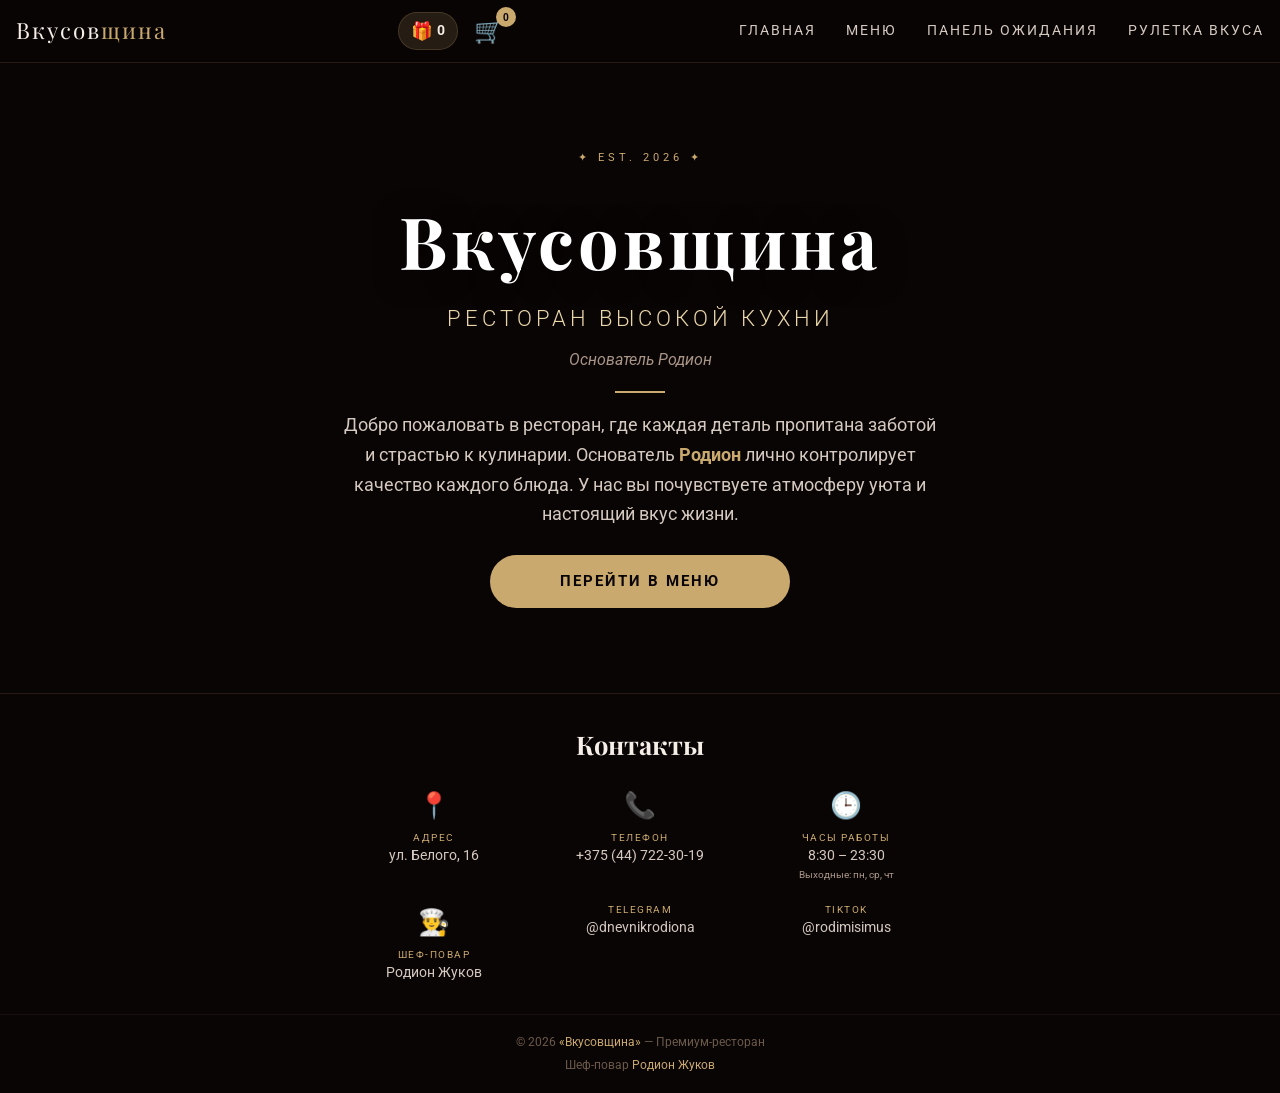
==== commit c50ad379: "Update index.html" ====
--- a/index.html
+++ b/index.html
@@ -4,9 +4,283 @@
     <meta charset="UTF-8">
     <meta name="viewport" content="width=device-width, initial-scale=1.0, maximum-scale=1.0, user-scalable=yes">
     <title>Вкусовщина | Премиум-ресторан</title>
-    <link rel="stylesheet" href="style.css">
     <style>
-        /* Дополнительные стили для оверлея */
+        @import url('https://fonts.googleapis.com/css2?family=Playfair+Display:ital,wght@0,700;1,700&family=Roboto:wght@300;400;700&display=swap');
+
+        * { margin: 0; padding: 0; box-sizing: border-box; }
+
+        body {
+            font-family: 'Roboto', sans-serif;
+            background-color: #0a0505;
+            color: #f5efe8;
+            line-height: 1.6;
+            min-height: 100vh;
+            display: flex;
+            flex-direction: column;
+        }
+
+        .nav {
+            background: rgba(10, 5, 5, 0.95);
+            backdrop-filter: blur(10px);
+            padding: 12px 16px;
+            position: sticky;
+            top: 0;
+            z-index: 100;
+            border-bottom: 1px solid #2a1a15;
+            display: flex;
+            justify-content: space-between;
+            align-items: center;
+        }
+        .nav .logo {
+            font-family: 'Playfair Display', serif;
+            font-size: 1.4rem;
+            color: #f5efe8;
+            letter-spacing: 2px;
+            text-decoration: none;
+        }
+        .nav .logo span { color: #c9a96e; }
+
+        .nav .nav-right {
+            display: flex;
+            align-items: center;
+            gap: 12px;
+        }
+        .nav .bonus-display {
+            color: #c9a96e;
+            font-size: 0.85rem;
+            display: flex;
+            align-items: center;
+            gap: 4px;
+            background: rgba(201, 169, 110, 0.15);
+            padding: 4px 12px;
+            border-radius: 30px;
+            border: 1px solid rgba(201, 169, 110, 0.2);
+        }
+        .nav .bonus-display .icon { font-size: 1.1rem; }
+        .nav .bonus-display .count { font-weight: 700; color: #f5efe8; }
+        .nav .cart-btn {
+            position: relative;
+            background: none;
+            border: none;
+            font-size: 1.5rem;
+            cursor: pointer;
+            color: #d4c9c0;
+            padding: 4px;
+        }
+        .nav .cart-btn .cart-count {
+            position: absolute;
+            top: -6px;
+            right: -8px;
+            background: #c9a96e;
+            color: #0a0505;
+            font-size: 0.65rem;
+            font-weight: 700;
+            border-radius: 50%;
+            width: 20px;
+            height: 20px;
+            display: flex;
+            align-items: center;
+            justify-content: center;
+        }
+        .nav .menu-toggle {
+            display: flex;
+            flex-direction: column;
+            cursor: pointer;
+            padding: 4px;
+            background: none;
+            border: none;
+            gap: 5px;
+        }
+        .nav .menu-toggle span {
+            display: block;
+            width: 28px;
+            height: 2px;
+            background: #d4c9c0;
+            border-radius: 2px;
+            transition: 0.3s;
+        }
+        .nav .menu-toggle.active span:nth-child(1) { transform: rotate(45deg) translate(5px, 5px); }
+        .nav .menu-toggle.active span:nth-child(2) { opacity: 0; }
+        .nav .menu-toggle.active span:nth-child(3) { transform: rotate(-45deg) translate(5px, -5px); }
+
+        .nav .nav-links {
+            display: none;
+            flex-direction: column;
+            position: absolute;
+            top: 60px;
+            left: 0;
+            right: 0;
+            background: rgba(10, 5, 5, 0.98);
+            backdrop-filter: blur(10px);
+            padding: 20px;
+            border-bottom: 1px solid #2a1a15;
+            gap: 12px;
+        }
+        .nav .nav-links.open { display: flex; }
+        .nav .nav-links a {
+            color: #d4c9c0;
+            text-decoration: none;
+            font-weight: 400;
+            font-size: 1.1rem;
+            text-transform: uppercase;
+            letter-spacing: 2px;
+            padding: 12px 0;
+            border-bottom: 1px solid #1a0f0f;
+            text-align: center;
+        }
+        .nav .nav-links a:last-child { border-bottom: none; }
+        .nav .nav-links a:hover { color: #c9a96e; }
+
+        .hero {
+            position: relative;
+            min-height: 70vh;
+            display: flex;
+            flex-direction: column;
+            justify-content: center;
+            align-items: center;
+            text-align: center;
+            padding: 40px 20px;
+            background-image: url('https://i.ibb.co/N61v7gZB/image.png');
+            background-size: cover;
+            background-position: center;
+            background-attachment: fixed;
+            flex: 1;
+        }
+        .hero::before {
+            content: '';
+            position: absolute;
+            inset: 0;
+            background: linear-gradient(180deg, rgba(10, 5, 5, 0.8) 0%, rgba(10, 5, 5, 0.4) 50%, rgba(10, 5, 5, 0.9) 100%);
+            z-index: 1;
+        }
+        .hero-content {
+            position: relative;
+            z-index: 2;
+            max-width: 800px;
+            padding: 0 10px;
+        }
+        .hero-badge {
+            font-size: 0.7rem;
+            letter-spacing: 4px;
+            color: #c9a96e;
+            margin-bottom: 16px;
+            text-transform: uppercase;
+        }
+        .hero h1 {
+            font-family: 'Playfair Display', serif;
+            font-size: clamp(2.8rem, 12vw, 4.5rem);
+            font-weight: 700;
+            color: #fff;
+            letter-spacing: 4px;
+            margin-bottom: 0.05em;
+            text-shadow: 0 4px 30px rgba(0,0,0,0.5);
+        }
+        .hero .subtitle {
+            font-size: clamp(1rem, 4vw, 1.4rem);
+            color: #e8d5a8;
+            letter-spacing: 4px;
+            text-transform: uppercase;
+            font-weight: 300;
+        }
+        .hero .owner {
+            margin-top: 10px;
+            font-size: clamp(0.8rem, 2.5vw, 1rem);
+            color: #a89588;
+            font-style: italic;
+        }
+        .hero-line {
+            width: 50px;
+            height: 2px;
+            background: #c9a96e;
+            margin: 18px auto;
+        }
+        .hero-desc {
+            font-size: clamp(0.95rem, 2.5vw, 1.1rem);
+            color: #d4c9c0;
+            max-width: 600px;
+            margin: 0 auto 25px;
+            line-height: 1.7;
+        }
+        .hero-btn {
+            display: inline-block;
+            padding: 14px 40px;
+            background: #c9a96e;
+            color: #0a0505;
+            text-decoration: none;
+            text-transform: uppercase;
+            font-weight: 700;
+            letter-spacing: 2px;
+            font-size: 0.95rem;
+            border-radius: 50px;
+            transition: all 0.3s;
+            width: 90%;
+            max-width: 300px;
+        }
+        .hero-btn:hover {
+            background: #e8d5a8;
+            transform: scale(1.02);
+        }
+
+        .contacts {
+            background: #0a0505;
+            padding: 30px 16px;
+            border-top: 1px solid #2a1a15;
+            text-align: center;
+        }
+        .contacts-title {
+            font-family: 'Playfair Display', serif;
+            font-size: 1.6rem;
+            color: #f5efe8;
+            margin-bottom: 20px;
+        }
+        .contacts-grid {
+            display: grid;
+            grid-template-columns: 1fr 1fr;
+            gap: 18px;
+            max-width: 600px;
+            margin: 0 auto;
+        }
+        .contact-item {
+            text-align: center;
+        }
+        .contact-item .icon {
+            font-size: 1.6rem;
+            display: block;
+            margin-bottom: 4px;
+        }
+        .contact-item .label {
+            color: #c9a96e;
+            text-transform: uppercase;
+            font-size: 0.6rem;
+            letter-spacing: 1.5px;
+        }
+        .contact-item .value {
+            font-size: 0.85rem;
+            color: #d4c9c0;
+            text-decoration: none;
+            word-break: break-word;
+        }
+        .contact-item .value a {
+            color: #d4c9c0;
+            text-decoration: none;
+        }
+        .contact-item .value small {
+            font-size: 0.65rem;
+            color: #a89588;
+            display: block;
+        }
+
+        .footer {
+            background: #0a0505;
+            text-align: center;
+            padding: 18px;
+            border-top: 1px solid #1a0f0f;
+            color: #6b5a4a;
+            font-size: 0.75rem;
+        }
+        .footer span { color: #c9a96e; }
+
+        /* Оверлей закрытия */
         .overlay-closed {
             position: fixed;
             inset: 0;
@@ -44,6 +318,29 @@
         @keyframes modalPop {
             0% { transform: scale(0.9); opacity: 0; }
             100% { transform: scale(1); opacity: 1; }
+        }
+
+        @media (min-width: 600px) {
+            .contacts-grid { grid-template-columns: repeat(3, 1fr); }
+        }
+        @media (min-width: 768px) {
+            .nav .menu-toggle { display: none; }
+            .nav .nav-links {
+                display: flex !important;
+                flex-direction: row;
+                position: static;
+                background: none;
+                backdrop-filter: none;
+                padding: 0;
+                border: none;
+                gap: 30px;
+            }
+            .nav .nav-links a {
+                font-size: 0.85rem;
+                padding: 6px 0;
+                border-bottom: none;
+                text-align: left;
+            }
         }
     </style>
 </head>
@@ -59,7 +356,7 @@
         </div>
     </div>
 
-    <!-- НАВИГАЦИЯ (как была) -->
+    <!-- НАВИГАЦИЯ -->
     <nav class="nav">
         <a href="index.html" class="logo">Вкусов<span>щина</span></a>
         <div class="nav-right">
@@ -83,7 +380,7 @@
         </div>
     </nav>
 
-    <!-- ОСТАЛЬНОЙ КОНТЕНТ КАК БЫЛ -->
+    <!-- HERO -->
     <section class="hero">
         <div class="hero-content">
             <div class="hero-badge">✦ EST. 2026 ✦</div>
@@ -100,6 +397,7 @@
         </div>
     </section>
 
+    <!-- КОНТАКТЫ -->
     <section class="contacts">
         <h2 class="contacts-title">Контакты</h2>
         <div class="contacts-grid">
@@ -160,12 +458,42 @@
 
         // Проверяем при загрузке
         checkRestaurantStatus();
-
-        // И каждые 30 секунд (если статус изменится через бота)
+        // И каждые 30 секунд
         setInterval(checkRestaurantStatus, 30000);
 
-        // ---------- ОСТАЛЬНЫЕ СКРИПТЫ (бургер, бонусы, корзина) ----------
-        // ... (оставь как было)
+        // ===== БУРГЕР =====
+        const toggle = document.getElementById('menuToggle');
+        const links = document.getElementById('navLinks');
+        toggle.addEventListener('click', function() {
+            this.classList.toggle('active');
+            links.classList.toggle('open');
+        });
+        links.querySelectorAll('a').forEach(link => {
+            link.addEventListener('click', () => {
+                toggle.classList.remove('active');
+                links.classList.remove('open');
+            });
+        });
+
+        // ===== БОНУСЫ И КОРЗИНА (обновление UI) =====
+        function updateBonusUI() {
+            const bonus = parseInt(localStorage.getItem('bonus')) || 0;
+            document.getElementById('bonusCount').textContent = bonus;
+        }
+
+        function updateCartUI() {
+            const cart = JSON.parse(localStorage.getItem('cart')) || [];
+            document.getElementById('cartCount').textContent = cart.length;
+        }
+
+        window.addEventListener('storage', function(e) {
+            if (e.key === 'bonus') updateBonusUI();
+            if (e.key === 'cart') updateCartUI();
+        });
+
+        updateBonusUI();
+        updateCartUI();
     </script>
+
 </body>
 </html>
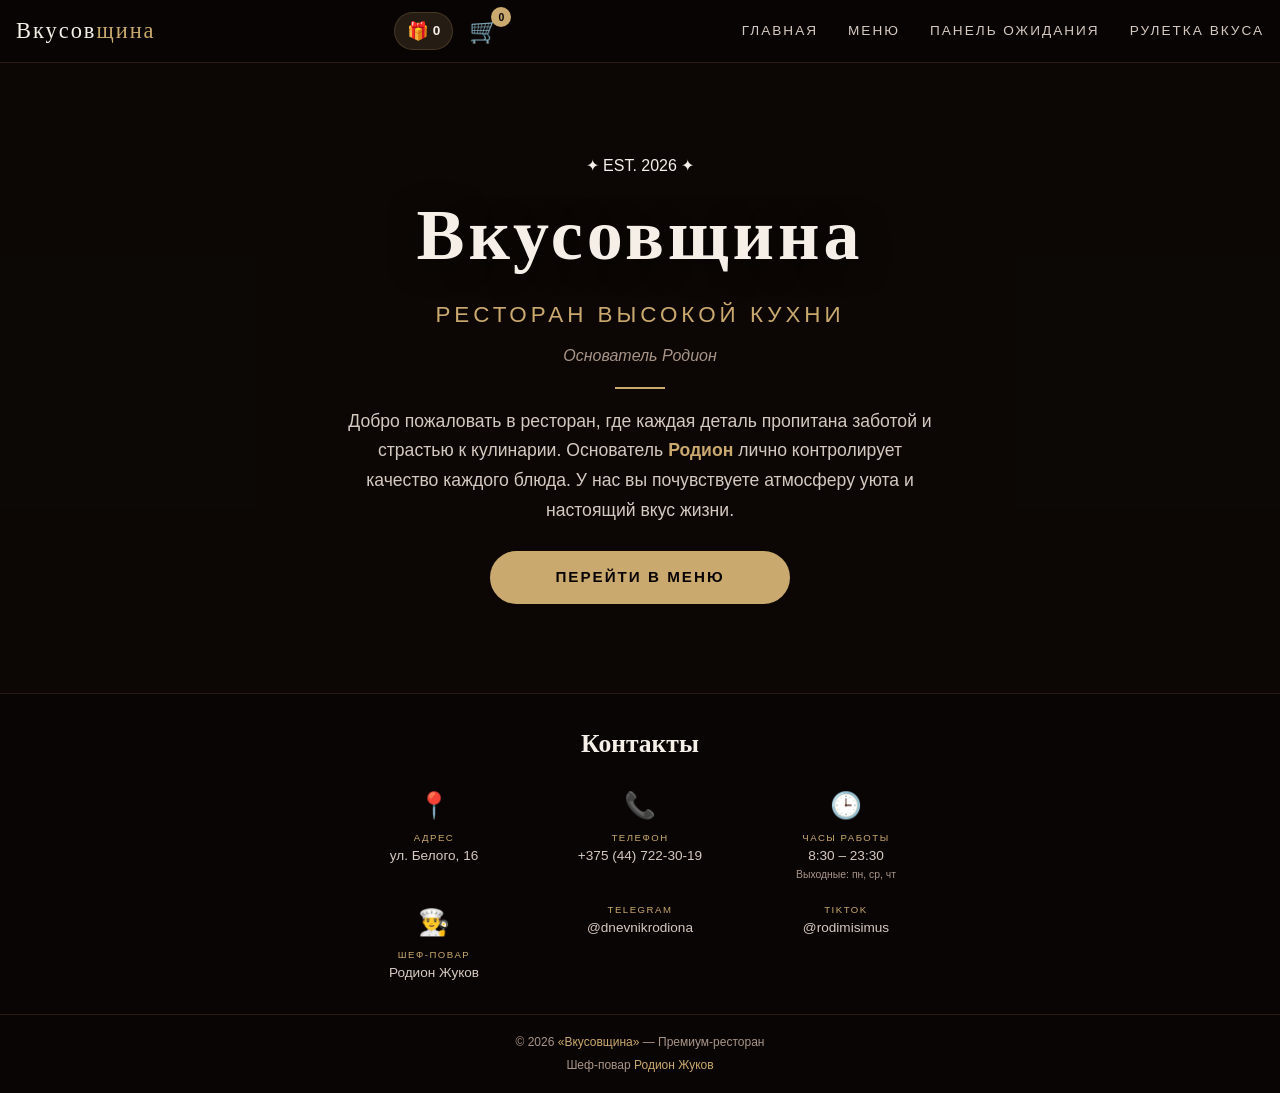
==== commit 113d1ebb: "Update index.html" ====
--- a/index.html
+++ b/index.html
@@ -4,19 +4,185 @@
     <meta charset="UTF-8">
     <meta name="viewport" content="width=device-width, initial-scale=1.0, maximum-scale=1.0, user-scalable=yes">
     <title>Вкусовщина | Премиум-ресторан</title>
+    <!-- ===== ДИНАМИЧЕСКИЕ СТИЛИ (ВСЕ 5 СТИЛЕЙ) ===== -->
+    <style id="dynamicStyles">
+        /* Базовые переменные */
+        :root {
+            --bg-primary: #0a0505;
+            --bg-secondary: #1a0a0a;
+            --bg-card: #1a0f0f;
+            --border-color: #2a1a15;
+            --text-primary: #f5efe8;
+            --text-secondary: #d4c9c0;
+            --text-muted: #a89588;
+            --accent: #c9a96e;
+            --accent-hover: #e8d5a8;
+            --shadow: 0 8px 32px rgba(0,0,0,0.6);
+            --glass-bg: rgba(26, 15, 15, 0.85);
+        }
+
+        /* ===== СТИЛИ ===== */
+        /* 1. Лёгкий и воздушный (скандинавский) */
+        body.style-light {
+            --bg-primary: #f8f4f0;
+            --bg-secondary: #f0ebe4;
+            --bg-card: #ffffff;
+            --border-color: #e0d6cc;
+            --text-primary: #2c241c;
+            --text-secondary: #5a4a3a;
+            --text-muted: #8a7a6a;
+            --accent: #8baa8a;
+            --accent-hover: #a8c4a7;
+            --shadow: 0 8px 32px rgba(0,0,0,0.08);
+            --glass-bg: rgba(255, 255, 255, 0.85);
+        }
+        body.style-light .hero::before {
+            background: rgba(248, 244, 240, 0.7);
+        }
+        body.style-light .hero h1,
+        body.style-light .hero .subtitle,
+        body.style-light .hero .owner {
+            color: #2c241c;
+            text-shadow: none;
+        }
+        body.style-light .nav {
+            background: rgba(248, 244, 240, 0.95);
+            border-color: #e0d6cc;
+        }
+        body.style-light .nav .logo,
+        body.style-light .nav .nav-links a {
+            color: #2c241c;
+        }
+
+        /* 2. Яркий и дерзкий (молодёжный) */
+        body.style-modern {
+            --bg-primary: #0a0a12;
+            --bg-secondary: #12121f;
+            --bg-card: #1a1a2e;
+            --border-color: #2a2a4a;
+            --text-primary: #ffffff;
+            --text-secondary: #c8c8f0;
+            --text-muted: #8888aa;
+            --accent: #ff6b6b;
+            --accent-hover: #ff8a8a;
+            --shadow: 0 8px 32px rgba(255, 107, 107, 0.2);
+            --glass-bg: rgba(26, 26, 46, 0.9);
+        }
+        body.style-modern .hero::before {
+            background: linear-gradient(135deg, rgba(10, 10, 18, 0.8), rgba(255, 107, 107, 0.3));
+        }
+        body.style-modern .hero h1 {
+            background: linear-gradient(135deg, #ff6b6b, #ffd93d);
+            -webkit-background-clip: text;
+            -webkit-text-fill-color: transparent;
+        }
+        body.style-modern .nav {
+            background: rgba(10, 10, 18, 0.95);
+            border-color: #2a2a4a;
+        }
+        body.style-modern .nav .logo span,
+        body.style-modern .nav .nav-links a:hover {
+            color: #ff6b6b;
+        }
+
+        /* 3. Классический французский */
+        body.style-french {
+            --bg-primary: #f5ede4;
+            --bg-secondary: #ede4d8;
+            --bg-card: #f8f3ec;
+            --border-color: #d4c4b0;
+            --text-primary: #2c1f18;
+            --text-secondary: #4d3a2e;
+            --text-muted: #7a6557;
+            --accent: #b88a5a;
+            --accent-hover: #d4b088;
+            --shadow: 0 8px 32px rgba(0,0,0,0.1);
+            --glass-bg: rgba(248, 243, 236, 0.92);
+        }
+        body.style-french .hero::before {
+            background: rgba(245, 237, 228, 0.75);
+        }
+        body.style-french .hero h1 {
+            color: #2c1f18;
+            text-shadow: none;
+        }
+        body.style-french .nav {
+            background: rgba(245, 237, 228, 0.95);
+            border-color: #d4c4b0;
+        }
+        body.style-french .nav .logo span {
+            color: #b88a5a;
+        }
+
+        /* 4. Минималистичный японский */
+        body.style-japanese {
+            --bg-primary: #1a1a1a;
+            --bg-secondary: #242424;
+            --bg-card: #2a2a2a;
+            --border-color: #3a3a3a;
+            --text-primary: #f0f0f0;
+            --text-secondary: #c0c0c0;
+            --text-muted: #888888;
+            --accent: #d4a373;
+            --accent-hover: #e8c8a0;
+            --shadow: 0 8px 32px rgba(0,0,0,0.4);
+            --glass-bg: rgba(42, 42, 42, 0.9);
+        }
+        body.style-japanese .hero::before {
+            background: rgba(26, 26, 26, 0.8);
+        }
+        body.style-japanese .hero h1 {
+            color: #f0f0f0;
+            text-shadow: none;
+        }
+        body.style-japanese .nav {
+            background: rgba(26, 26, 26, 0.95);
+            border-color: #3a3a3a;
+        }
+
+        /* 5. Эко-стиль */
+        body.style-eco {
+            --bg-primary: #f0f5ec;
+            --bg-secondary: #e4ece0;
+            --bg-card: #f8faf5;
+            --border-color: #c8d8b8;
+            --text-primary: #2a3a2a;
+            --text-secondary: #4a5a4a;
+            --text-muted: #7a8a7a;
+            --accent: #6a9a6a;
+            --accent-hover: #8ab88a;
+            --shadow: 0 8px 32px rgba(0,0,0,0.06);
+            --glass-bg: rgba(248, 250, 245, 0.92);
+        }
+        body.style-eco .hero::before {
+            background: rgba(240, 245, 236, 0.8);
+        }
+        body.style-eco .hero h1 {
+            color: #2a3a2a;
+            text-shadow: none;
+        }
+        body.style-eco .nav {
+            background: rgba(240, 245, 236, 0.95);
+            border-color: #c8d8b8;
+        }
+        body.style-eco .nav .logo span {
+            color: #6a9a6a;
+        }
+    </style>
+
+    <!-- ===== ОСНОВНЫЕ СТИЛИ ===== -->
     <style>
-        @import url('https://fonts.googleapis.com/css2?family=Playfair+Display:ital,wght@0,700;1,700&family=Roboto:wght@300;400;700&display=swap');
-
         * { margin: 0; padding: 0; box-sizing: border-box; }
 
         body {
             font-family: 'Roboto', sans-serif;
-            background-color: #0a0505;
-            color: #f5efe8;
+            background-color: var(--bg-primary);
+            color: var(--text-primary);
             line-height: 1.6;
             min-height: 100vh;
             display: flex;
             flex-direction: column;
+            transition: background-color 0.5s, color 0.5s;
         }
 
         .nav {
@@ -26,19 +192,21 @@
             position: sticky;
             top: 0;
             z-index: 100;
-            border-bottom: 1px solid #2a1a15;
+            border-bottom: 1px solid var(--border-color);
             display: flex;
             justify-content: space-between;
             align-items: center;
+            transition: background 0.5s, border-color 0.5s;
         }
         .nav .logo {
             font-family: 'Playfair Display', serif;
             font-size: 1.4rem;
-            color: #f5efe8;
+            color: var(--text-primary);
             letter-spacing: 2px;
             text-decoration: none;
-        }
-        .nav .logo span { color: #c9a96e; }
+            transition: color 0.5s;
+        }
+        .nav .logo span { color: var(--accent); transition: color 0.5s; }
 
         .nav .nav-right {
             display: flex;
@@ -46,7 +214,7 @@
             gap: 12px;
         }
         .nav .bonus-display {
-            color: #c9a96e;
+            color: var(--accent);
             font-size: 0.85rem;
             display: flex;
             align-items: center;
@@ -55,23 +223,25 @@
             padding: 4px 12px;
             border-radius: 30px;
             border: 1px solid rgba(201, 169, 110, 0.2);
+            transition: background 0.5s, border-color 0.5s;
         }
         .nav .bonus-display .icon { font-size: 1.1rem; }
-        .nav .bonus-display .count { font-weight: 700; color: #f5efe8; }
+        .nav .bonus-display .count { font-weight: 700; color: var(--text-primary); }
         .nav .cart-btn {
             position: relative;
             background: none;
             border: none;
             font-size: 1.5rem;
             cursor: pointer;
-            color: #d4c9c0;
+            color: var(--text-secondary);
             padding: 4px;
+            transition: color 0.5s;
         }
         .nav .cart-btn .cart-count {
             position: absolute;
             top: -6px;
             right: -8px;
-            background: #c9a96e;
+            background: var(--accent);
             color: #0a0505;
             font-size: 0.65rem;
             font-weight: 700;
@@ -81,6 +251,7 @@
             display: flex;
             align-items: center;
             justify-content: center;
+            transition: background 0.5s;
         }
         .nav .menu-toggle {
             display: flex;
@@ -95,9 +266,9 @@
             display: block;
             width: 28px;
             height: 2px;
-            background: #d4c9c0;
+            background: var(--text-secondary);
             border-radius: 2px;
-            transition: 0.3s;
+            transition: 0.3s, background 0.5s;
         }
         .nav .menu-toggle.active span:nth-child(1) { transform: rotate(45deg) translate(5px, 5px); }
         .nav .menu-toggle.active span:nth-child(2) { opacity: 0; }
@@ -113,23 +284,25 @@
             background: rgba(10, 5, 5, 0.98);
             backdrop-filter: blur(10px);
             padding: 20px;
-            border-bottom: 1px solid #2a1a15;
+            border-bottom: 1px solid var(--border-color);
             gap: 12px;
+            transition: background 0.5s, border-color 0.5s;
         }
         .nav .nav-links.open { display: flex; }
         .nav .nav-links a {
-            color: #d4c9c0;
+            color: var(--text-secondary);
             text-decoration: none;
             font-weight: 400;
             font-size: 1.1rem;
             text-transform: uppercase;
             letter-spacing: 2px;
             padding: 12px 0;
-            border-bottom: 1px solid #1a0f0f;
+            border-bottom: 1px solid var(--border-color);
             text-align: center;
+            transition: color 0.5s, border-color 0.5s;
         }
         .nav .nav-links a:last-child { border-bottom: none; }
-        .nav .nav-links a:hover { color: #c9a96e; }
+        .nav .nav-links a:hover { color: var(--accent); }
 
         .hero {
             position: relative;
@@ -150,53 +323,45 @@
             content: '';
             position: absolute;
             inset: 0;
-            background: linear-gradient(180deg, rgba(10, 5, 5, 0.8) 0%, rgba(10, 5, 5, 0.4) 50%, rgba(10, 5, 5, 0.9) 100%);
+            background: rgba(13, 9, 7, 0.7);
             z-index: 1;
-        }
-        .hero-content {
-            position: relative;
-            z-index: 2;
-            max-width: 800px;
-            padding: 0 10px;
-        }
-        .hero-badge {
-            font-size: 0.7rem;
-            letter-spacing: 4px;
-            color: #c9a96e;
-            margin-bottom: 16px;
-            text-transform: uppercase;
-        }
+            transition: background 0.5s;
+        }
+        .hero * { position: relative; z-index: 2; }
         .hero h1 {
             font-family: 'Playfair Display', serif;
             font-size: clamp(2.8rem, 12vw, 4.5rem);
             font-weight: 700;
-            color: #fff;
+            color: var(--text-primary);
             letter-spacing: 4px;
             margin-bottom: 0.05em;
             text-shadow: 0 4px 30px rgba(0,0,0,0.5);
+            transition: color 0.5s;
         }
         .hero .subtitle {
             font-size: clamp(1rem, 4vw, 1.4rem);
-            color: #e8d5a8;
+            color: var(--accent);
             letter-spacing: 4px;
             text-transform: uppercase;
             font-weight: 300;
+            transition: color 0.5s;
         }
         .hero .owner {
             margin-top: 10px;
             font-size: clamp(0.8rem, 2.5vw, 1rem);
-            color: #a89588;
+            color: var(--text-muted);
             font-style: italic;
         }
         .hero-line {
             width: 50px;
             height: 2px;
-            background: #c9a96e;
+            background: var(--accent);
             margin: 18px auto;
+            transition: background 0.5s;
         }
         .hero-desc {
             font-size: clamp(0.95rem, 2.5vw, 1.1rem);
-            color: #d4c9c0;
+            color: var(--text-secondary);
             max-width: 600px;
             margin: 0 auto 25px;
             line-height: 1.7;
@@ -204,7 +369,7 @@
         .hero-btn {
             display: inline-block;
             padding: 14px 40px;
-            background: #c9a96e;
+            background: var(--accent);
             color: #0a0505;
             text-decoration: none;
             text-transform: uppercase;
@@ -217,20 +382,21 @@
             max-width: 300px;
         }
         .hero-btn:hover {
-            background: #e8d5a8;
+            background: var(--accent-hover);
             transform: scale(1.02);
         }
 
         .contacts {
-            background: #0a0505;
+            background: var(--bg-primary);
             padding: 30px 16px;
-            border-top: 1px solid #2a1a15;
+            border-top: 1px solid var(--border-color);
             text-align: center;
+            transition: background 0.5s, border-color 0.5s;
         }
         .contacts-title {
             font-family: 'Playfair Display', serif;
             font-size: 1.6rem;
-            color: #f5efe8;
+            color: var(--text-primary);
             margin-bottom: 20px;
         }
         .contacts-grid {
@@ -249,36 +415,37 @@
             margin-bottom: 4px;
         }
         .contact-item .label {
-            color: #c9a96e;
+            color: var(--accent);
             text-transform: uppercase;
             font-size: 0.6rem;
             letter-spacing: 1.5px;
         }
         .contact-item .value {
             font-size: 0.85rem;
-            color: #d4c9c0;
+            color: var(--text-secondary);
             text-decoration: none;
             word-break: break-word;
         }
         .contact-item .value a {
-            color: #d4c9c0;
+            color: var(--text-secondary);
             text-decoration: none;
         }
         .contact-item .value small {
             font-size: 0.65rem;
-            color: #a89588;
+            color: var(--text-muted);
             display: block;
         }
 
         .footer {
-            background: #0a0505;
+            background: var(--bg-primary);
             text-align: center;
             padding: 18px;
-            border-top: 1px solid #1a0f0f;
-            color: #6b5a4a;
+            border-top: 1px solid var(--border-color);
+            color: var(--text-muted);
             font-size: 0.75rem;
-        }
-        .footer span { color: #c9a96e; }
+            transition: background 0.5s, border-color 0.5s, color 0.5s;
+        }
+        .footer span { color: var(--accent); }
 
         /* Оверлей закрытия */
         .overlay-closed {
@@ -294,25 +461,26 @@
         }
         .overlay-closed.show { display: flex; }
         .closed-modal {
-            background: #1a0f0f;
-            border: 2px solid #c9a96e;
+            background: var(--bg-card);
+            border: 2px solid var(--accent);
             border-radius: 30px;
             padding: 40px 35px;
             max-width: 460px;
             width: 100%;
             text-align: center;
             animation: modalPop 0.4s ease-out;
+            transition: background 0.5s, border-color 0.5s;
         }
         .closed-modal .closed-icon { font-size: 4.5rem; display: block; margin-bottom: 10px; }
         .closed-modal h2 {
             font-family: 'Playfair Display', serif;
             font-size: 2rem;
-            color: #f5efe8;
+            color: var(--text-primary);
             margin-bottom: 12px;
         }
         .closed-modal p {
             font-size: 1.1rem;
-            color: #d4c9c0;
+            color: var(--text-secondary);
             line-height: 1.6;
         }
         @keyframes modalPop {
@@ -346,13 +514,13 @@
 </head>
 <body>
 
-    <!-- ОВЕРЛЕЙ ЗАКРЫТИЯ (управляется с сервера) -->
+    <!-- ОВЕРЛЕЙ ЗАКРЫТИЯ -->
     <div class="overlay-closed" id="closedOverlay">
         <div class="closed-modal">
             <span class="closed-icon">🚧</span>
             <h2>Ресторан временно закрыт</h2>
             <p>Мы работаем над улучшением нашего меню и сервиса.<br>Скоро откроемся с новыми вкусами!</p>
-            <p style="margin-top: 6px; font-size:0.9rem; color:#a89588;">Следите за обновлениями</p>
+            <p style="margin-top: 6px; font-size:0.9rem; color:var(--text-muted);">Следите за обновлениями</p>
         </div>
     </div>
 
@@ -390,7 +558,7 @@
             <div class="hero-line"></div>
             <p class="hero-desc">
                 Добро пожаловать в ресторан, где каждая деталь пропитана заботой и страстью к кулинарии.
-                Основатель <strong style="color:#c9a96e;">Родион</strong> лично контролирует качество каждого блюда.
+                Основатель <strong style="color:var(--accent);">Родион</strong> лично контролирует качество каждого блюда.
                 У нас вы почувствуете атмосферу уюта и настоящий вкус жизни.
             </p>
             <a href="menu.html" class="hero-btn">Перейти в меню</a>
@@ -438,9 +606,33 @@
     </footer>
 
     <script>
+        // ===== ЗАГРУЗКА СТИЛЯ С СЕРВЕРА =====
+        const SERVER_URL = 'https://vkusovshina-server.onrender.com';
+
+        async function loadStyle() {
+            try {
+                const response = await fetch(`${SERVER_URL}/style`);
+                const data = await response.json();
+                const style = data.style || 'light';
+                document.body.className = 'style-' + style;
+                localStorage.setItem('siteStyle', style);
+            } catch (e) {
+                console.error('Ошибка загрузки стиля:', e);
+                const saved = localStorage.getItem('siteStyle');
+                if (saved) document.body.className = 'style-' + saved;
+            }
+        }
+
+        loadStyle();
+
+        // Обновляем стиль при изменении в localStorage (для синхронизации вкладок)
+        window.addEventListener('storage', function(e) {
+            if (e.key === 'siteStyle') {
+                document.body.className = 'style-' + e.newValue;
+            }
+        });
+
         // ===== ПРОВЕРКА СТАТУСА РЕСТОРАНА =====
-        const SERVER_URL = 'https://vkusovshina-server.onrender.com';
-
         async function checkRestaurantStatus() {
             try {
                 const response = await fetch(`${SERVER_URL}/status`);
@@ -456,9 +648,7 @@
             }
         }
 
-        // Проверяем при загрузке
         checkRestaurantStatus();
-        // И каждые 30 секунд
         setInterval(checkRestaurantStatus, 30000);
 
         // ===== БУРГЕР =====
@@ -475,7 +665,7 @@
             });
         });
 
-        // ===== БОНУСЫ И КОРЗИНА (обновление UI) =====
+        // ===== БОНУСЫ И КОРЗИНА =====
         function updateBonusUI() {
             const bonus = parseInt(localStorage.getItem('bonus')) || 0;
             document.getElementById('bonusCount').textContent = bonus;
